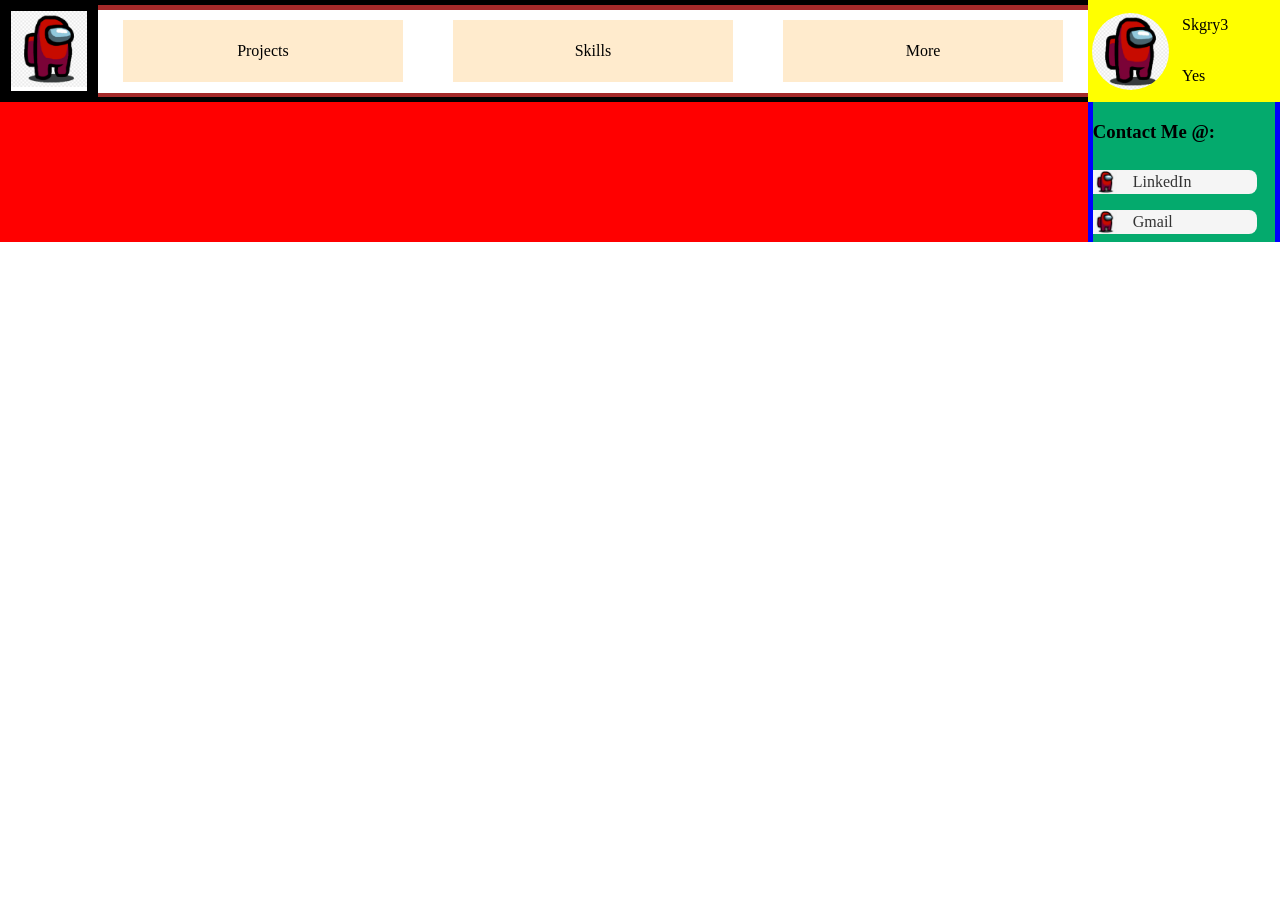
==== aboutMe.html @ 21c4b425 "daw" ====
<!DOCTYPE html>

<html lang="en">

<head>
    <meta charset="UTF-8">
    <meta name="viewport" content="width=device-width, initial-scale=1.0">

    <!-- the website title -->
    <title>About Me</title>

    <!-- changing of website icon -->
    <link rel="icon" type="image/x-icon" href="img/logo_.png">

    <!-- link to external css file under css folder -->
    <link rel="stylesheet" href="./css/style.css">

    <!-- link to external js file under js folder -->
    <script src="./js/main.js" defer></script>

</head>


<body class="subPage aboutMePage">
    <a href="./aboutMe.html" class="Profile"">
    
            <img src=" ./images/red.png" alt="pfp" class="pfp">

        <p class="name">Skgry3</p>
        <p class="about">Yes</p>

    </a>

    <!-- Header -->
    <header>
        <section class="home">
            <a href="./index.html">
                <img src="./images/red.png" alt="">
            </a>
        </section>
        <section class="HeaderTabsContainer">
            <ul>
                <a href="" class="HeaderTab">
                    <li>
                        <p>
                            Projects
                        </p>
                    </li>
                </a>
                <a href="" class="HeaderTab">
                    <li>
                        <p>
                            Skills
                        </p>
                    </li>
                </a>
                <a href="" class="HeaderTab">
                    <li>
                        <p>
                            More
                        </p>
                    </li>
                </a>
            </ul>
        </section>
    </header>

    <!-- content -->
    <main>

    </main>

    <aside>
        <section class="contactMe">
            <h1>Contact Me @: </h1>

            <!-- <a href="https://discord.com" target="_blank" rel="noopener noreferrer">
                <img src="/images/red.png" alt="Discord logo">
                <p>Discord</p>
            </a> -->

            <a href="https://www.linkedin.com/in/joel-chew-1ab3a2368" target="_blank" rel="noopener noreferrer">
                <img src="./images/red.png" alt="LinkedIn logo">
                <p>LinkedIn</p>
            </a>

            <a href="mailto:joelskgry@gmail.com" target="_blank" rel="noopener noreferrer">
                <img src="./images/red.png" alt="Gmail logo">
                <p>Gmail</p>
            </a>
        </section>
    </aside>

    <!-- Footer -->
    <footer>
    </footer>

</body>

</html>
---- css/style.css ----
body {
    display: grid;

    grid-template-columns: 1fr auto;
    grid-template-rows: 1fr auto;

    grid-template-areas:
        "header profile"
        "main side";

    margin: 0;
}

header {

    grid-area: header;

    background-color: black;
    max-height: 20vh;

    min-height: 10vh;

    display: flex;

    align-items: center;

}

.Profile {

    grid-area: profile;

    max-height: 20vh;
    max-width: 20vw;

    min-height: 10vh;
    min-width: 15vw;

    display: grid;

    grid-template-columns: 40% 60%;
    grid-template-rows: 50% 50%;

    grid-template-areas:
        "img name"
        "img about"
    ;

    background-color: yellow;

    color: black;
    text-decoration: none;

}

.Profile img {

    max-height: 100%;
    max-width: 100%;

    grid-area: img;

    margin: auto 5%;
    align-items: center;

    border-radius: 50%;
}

.Profile p {
    max-height: 100%;
    max-width: 100%;

    padding: 0% 15%;
    align-items: center;
}

.Profile .name {
    grid-area: name;
}

.Profile .about {
    grid-area: about;
}

.home {
    max-width: 7%;

    min-width: 5%;

    aspect-ratio: 1 /1;

    background-color: white;

    margin: 1%;
}

.home img {
    width: 100%;
    height: 100%;

    object-fit: cover;
}

.HeaderTabsContainer {
    flex: 1;

    height: 90%;
    display: flex;

    align-items: center;

    background-color: brown;
}

.HeaderTabsContainer>ul {

    flex: 1;

    height: 90%;

    display: flex;
    flex-direction: row;

    justify-content: space-around;
    align-items: center;

    margin: 0%;
    padding: 0%;

    background-color: white;

    list-style: none;
    list-style-position: outside;
}

.HeaderTab {
    flex: 1;

    height: 75%;
    margin: 0% 2.5%;

    background-color: blanchedalmond;

    display: flex;
    justify-content: center;
    align-items: center;

    color: black;
    text-decoration: none;

}

.HeaderTab:hover {
    list-style: circle;
}

.HeaderTab.active-tab{
    list-style: disc;
}

.HeaderTab li {
    flex: 1;
    text-align: center;
}

main {
    grid-area: main;

    background-color: red;

    width: 100%;
}

.projectSelection{
    display: flex;
    flex-direction: row;
}

.sidebar{
    flex:1;
    background-color: #04AA6D;
}


.projectSummery{
    flex:5;
}
.summary-content {

    min-height: 80vh;
    display: flex;
    flex-direction: column;
    animation: fadeIn 0.3s ease-in-out; /* Smooth pop-in effect */
}

.summary-image {
    width: 100%;
    max-height: 250px;
    object-fit: cover;
    border: 1px solid #3a3f42;
    margin-bottom: 20px;
}

.summary-title {
    font-family: 'Cinzel', serif;
    color: #dfb35c; /* Gold highlight */
    font-size: 2rem;
    margin: 0 0 10px 0;
}

.summary-divider {
    border: none;
    height: 1px;
    background-color: #3a3f42;
    margin-bottom: 15px;
}

.summary-description {
    font-size: 1.1rem;
    line-height: 1.6;
    color: #a2aeb5;
}
.active-project {
    border-color: #dfb35c !important;
    background-color: #22272a !important;
}

@keyframes fadeIn {
    from { opacity: 0; transform: translateY(5px); }
    to { opacity: 1; transform: translateY(0); }
}

.projectContainer {
    margin: 1%;

    flex:9;

    width: 98%;

    display: grid;
    grid-template-columns: repeat(4, 1fr);

    gap: 1%;

    background-color: yellow;
}

.project {

    width: 100%;
    aspect-ratio: 1/1;

    background: wheat;

    border: 2px solid #3a3f42;
    border-left: 6px solid #b43c3c;

    align-self: center;

    display: flex;
    flex-direction: column;
    align-items: center;
    justify-content: center;
    box-sizing: border-box;
}

.project img {
    width: 90%;
    height: 90%;
    object-fit: cover;
}

.project:hover {
    border-color: #dfb35c;
    transform: translateX(4px);
    box-shadow: 0 10px 30px rgba(223, 179, 92, 0.15);
}

.featuredProjectsContainer {
    margin-left: 35%;
    margin-top: 1%;

    max-height: 60vh;
    max-width: 50vw;

    min-height: 50vh;
    min-width: 40vw;

    display: flex;
    flex-direction: column;

}

.featuredProjectsContainer>h1 {
    margin: 1% 0%;
}

.ScrollPanel {
    overflow-y: auto;
    overflow-x: hidden;

    flex: 1;
    scroll-behavior: smooth;
    scroll-snap-type: y mandatory;

    display: grid;
    grid-auto-rows: 100%;

}

.featuredProjects {

    scroll-snap-align: start;

    height: 100%;
    width: 100%;

    display: grid;

    grid-template-columns: 60% 20% 20%;
    grid-template-rows: 10% 80% 10%;

    grid-template-areas:
        "img title title"
        "img text text"
        "img link link";

    background-color: yellow;

}

.featuredProjects img {

    grid-area: img;

    height: 100%;
    width: 100%;
    object-fit: cover;

    padding: 10px;
    box-sizing: border-box;

}

.featuredProjects h1 {

    grid-area: title;
    padding: 0% 10%;

    display: flex;
    align-items: center;
    margin: 0;

}

.featuredProjects>p {
    grid-area: text;
    padding: 0% 10%;

    display: flex;
    align-items: center;
    margin: 0;

}

.featuredProjects>button {
    grid-area: link;

    justify-self: center;
    width: 80%;
    height: 80%;
}

.featuredProjects>button>p {
    margin: 0;
}

aside {
    grid-area: side;

    max-width: 20vw;

    min-width: 15vw;

    background-color: blue;
}

.contactMe {
    width: 95%;
    margin: auto;
    background-color: #04AA6D;

    display: flex;
    flex-direction: column;
}

.contactMe a {
    width: 90%;
    max-width: 90%;

    display: flex;
    flex-direction: row;
    align-items: center;


    margin: 8px 0;
    text-decoration: none;
    color: #333;
    background-color: #f5f5f5;
    border-radius: 8px;
    transition: background-color 0.2s ease;
}

/* Hover state to make it interactive */
.contactMe a:hover {
    background-color: #e0e0e0;
}

.contactMe a img {
    width: 24px;
    height: 24px;
    object-fit: contain;

    margin-right: 16px;


    flex-shrink: 0;
}

.contactMe a p {
    flex: 1;
    margin: 0;

    font-size: 1rem;
    font-weight: 500;
    text-align: left;
}

.button {

    display: inline-block;

    padding: 15px 25px;

    font-size: 24px;

    cursor: pointer;
    text-align: center;
    text-decoration: none;
    color: #fff;
    background-color: #04AA6D;
    border: none;
    border-radius: 15px;
    box-shadow: 0 9px #999;
}

.button:active {
    box-shadow: 0 5px #666;
    transform: translateY(4px);
}
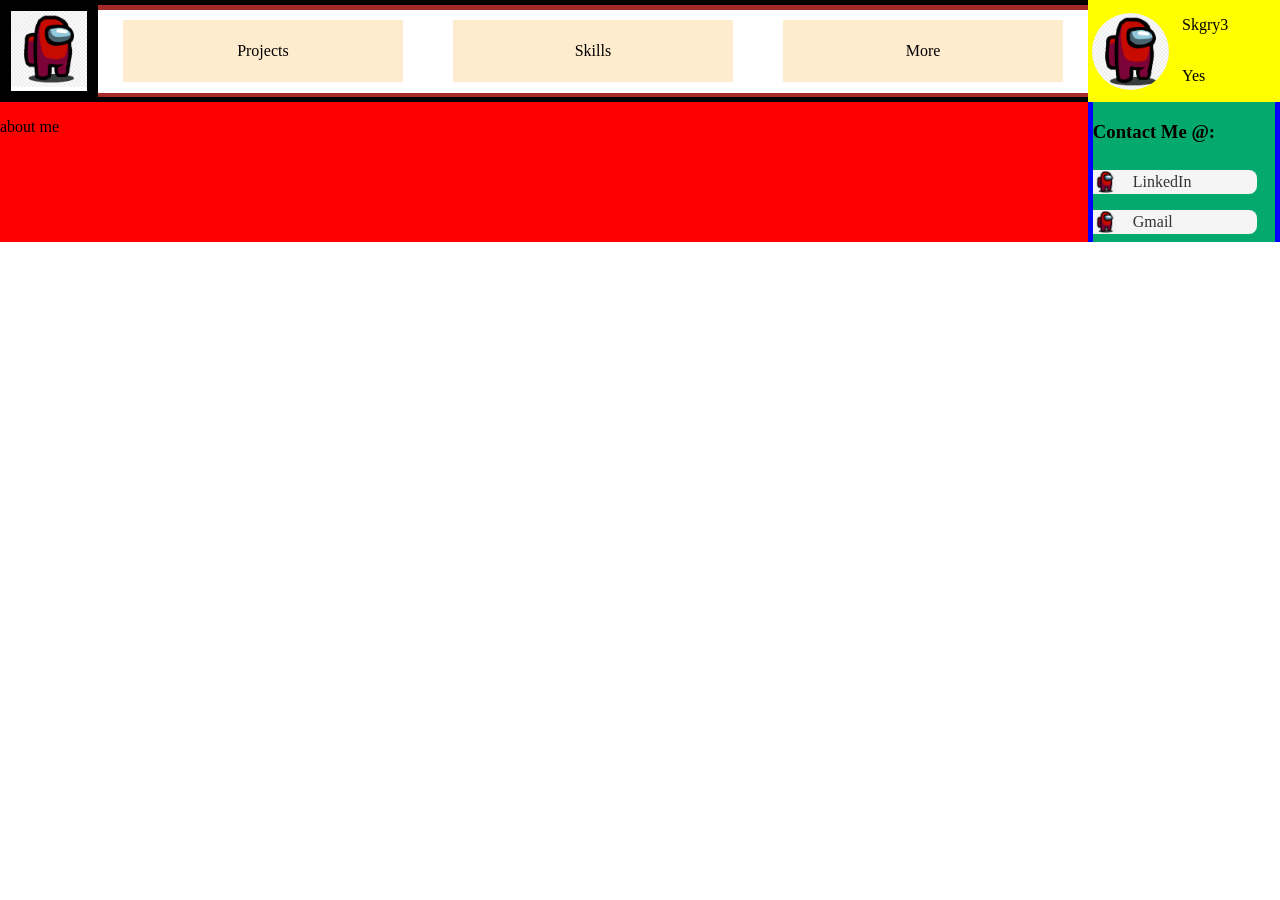
==== commit 8c8dd6b1: "awsfca fewqeagAWEGARGA" ====
--- a/aboutMe.html
+++ b/aboutMe.html
@@ -40,14 +40,14 @@
         </section>
         <section class="HeaderTabsContainer">
             <ul>
-                <a href="" class="HeaderTab">
+                <a href="./projects.html" class="HeaderTab">
                     <li>
                         <p>
                             Projects
                         </p>
                     </li>
                 </a>
-                <a href="" class="HeaderTab">
+                <a href="./skills.html" class="HeaderTab">
                     <li>
                         <p>
                             Skills
@@ -67,7 +67,9 @@
 
     <!-- content -->
     <main>
-
+        <p>
+            about me
+        </p>
     </main>
 
     <aside>
--- a/css/style.css
+++ b/css/style.css
@@ -184,8 +184,12 @@
 
 .projectSummery{
     flex:5;
+    background-color:black;
+    margin: 1% 1%;
 }
 .summary-content {
+
+    padding: 1% 5%;
 
     min-height: 80vh;
     display: flex;
@@ -195,10 +199,9 @@
 
 .summary-image {
     width: 100%;
-    max-height: 250px;
-    object-fit: cover;
-    border: 1px solid #3a3f42;
-    margin-bottom: 20px;
+    max-height: 25%;
+    object-fit: contain;
+    margin: 5% 0;
 }
 
 .summary-title {
@@ -265,6 +268,7 @@
 }
 
 .project img {
+    margin-top: 5%;
     width: 90%;
     height: 90%;
     object-fit: cover;
@@ -277,8 +281,7 @@
 }
 
 .featuredProjectsContainer {
-    margin-left: 35%;
-    margin-top: 1%;
+    margin: 1% 0 1% 35%;
 
     max-height: 60vh;
     max-width: 50vw;
@@ -318,7 +321,7 @@
     display: grid;
 
     grid-template-columns: 60% 20% 20%;
-    grid-template-rows: 10% 80% 10%;
+    grid-template-rows: 10% 75% 15%;
 
     grid-template-areas:
         "img title title"
@@ -329,7 +332,7 @@
 
 }
 
-.featuredProjects img {
+.featuredProjects>video {
 
     grid-area: img;
 
@@ -337,19 +340,34 @@
     width: 100%;
     object-fit: cover;
 
-    padding: 10px;
+    padding: 5%;
     box-sizing: border-box;
 
 }
 
+.featuredProjects>img {
+
+    grid-area: img;
+
+    height: 100%;
+    width: 100%;
+    object-fit: cover;
+
+    padding: 5%;
+    box-sizing: border-box;
+
+}
+
 .featuredProjects h1 {
 
     grid-area: title;
-    padding: 0% 10%;
+    padding: 0 10%;
 
     display: flex;
     align-items: center;
     margin: 0;
+
+    font-size: 150%;
 
 }
 
@@ -363,7 +381,7 @@
 
 }
 
-.featuredProjects>button {
+.featuredProjects a {
     grid-area: link;
 
     justify-self: center;
@@ -371,7 +389,7 @@
     height: 80%;
 }
 
-.featuredProjects>button>p {
+.featuredProjects>a>p {
     margin: 0;
 }
 
@@ -411,7 +429,6 @@
     transition: background-color 0.2s ease;
 }
 
-/* Hover state to make it interactive */
 .contactMe a:hover {
     background-color: #e0e0e0;
 }
@@ -436,15 +453,56 @@
     text-align: left;
 }
 
+.projectDetails
+{
+    display: flex;
+    flex-direction: column;
+
+    align-items: center;
+    padding: 1% 1%;
+    gap: 1%;
+}
+
+.coreFeatures{
+
+    max-width: 100%;
+    
+    display: flex;
+    flex-direction: column;
+}
+
+.card{
+    display: flex;
+    flex-direction: row;
+
+    background-color:#04AA6D;
+    padding: 1% 1%;
+}
+.card img{
+    width: 40%;
+}
+.card article
+{
+    width: 60%;
+}
+
+.projectDetails .title{
+    display: flex;
+    flex-direction: row;
+
+    margin-left: 5%;
+}
+
 .button {
 
     display: inline-block;
 
-    padding: 15px 25px;
-
     font-size: 24px;
 
     cursor: pointer;
+
+    align-content: center;
+
     text-align: center;
     text-decoration: none;
     color: #fff;
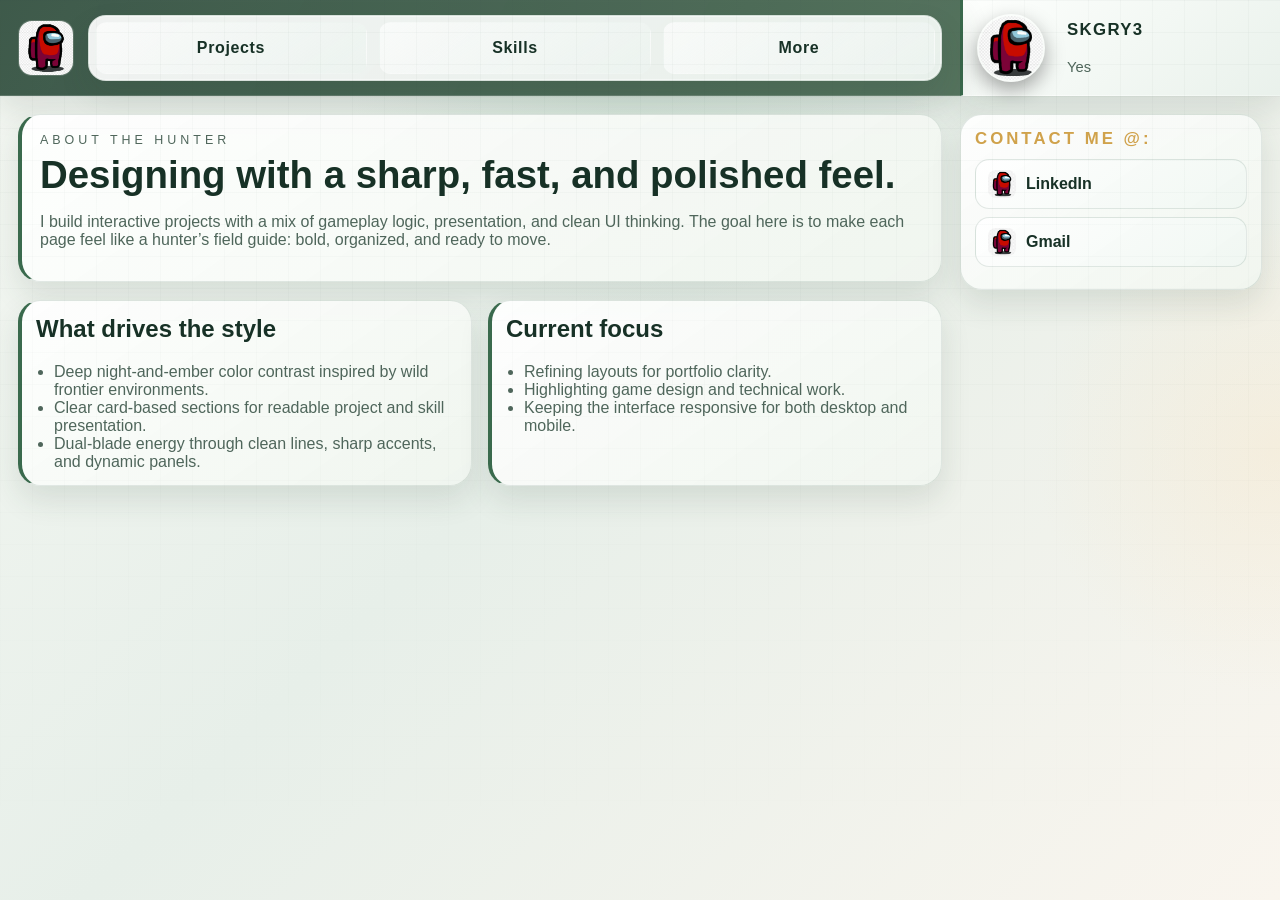
==== commit b24ebb84: "improments" ====
--- a/aboutMe.html
+++ b/aboutMe.html
@@ -67,9 +67,31 @@
 
     <!-- content -->
     <main>
-        <p>
-            about me
-        </p>
+        <section class="hero-card">
+            <p class="eyebrow">About the Hunter</p>
+            <h1>Designing with a sharp, fast, and polished feel.</h1>
+            <p>I build interactive projects with a mix of gameplay logic, presentation, and clean UI thinking. The goal here is to make each page feel like a hunter’s field guide: bold, organized, and ready to move.</p>
+        </section>
+
+        <section class="about-grid">
+            <article class="about-card">
+                <h2>What drives the style</h2>
+                <ul>
+                    <li>Deep night-and-ember color contrast inspired by wild frontier environments.</li>
+                    <li>Clear card-based sections for readable project and skill presentation.</li>
+                    <li>Dual-blade energy through clean lines, sharp accents, and dynamic panels.</li>
+                </ul>
+            </article>
+
+            <article class="about-card">
+                <h2>Current focus</h2>
+                <ul>
+                    <li>Refining layouts for portfolio clarity.</li>
+                    <li>Highlighting game design and technical work.</li>
+                    <li>Keeping the interface responsive for both desktop and mobile.</li>
+                </ul>
+            </article>
+        </section>
     </main>
 
     <aside>
--- a/css/style.css
+++ b/css/style.css
@@ -1,518 +1,449 @@
+:root {
+    --bg: #edf3ee;
+    --panel: linear-gradient(145deg, rgba(255, 255, 255, 0.92), rgba(240, 245, 239, 0.96));
+    --panel-soft: rgba(247, 251, 247, 0.92);
+    --line: rgba(78, 112, 92, 0.16);
+    --text: #173126;
+    --muted: #4f665b;
+    --gold: #d0a24b;
+    --ember: #d7774b;
+    --blade: #5c9a83;
+    --forest: #3a6a4d;
+    --shadow: 0 14px 30px rgba(39, 62, 50, 0.12);
+}
+
+* { box-sizing: border-box; }
+
+html, body { min-height: 100%; }
+
 body {
+    margin: 0;
+    min-height: 100vh;
     display: grid;
-
-    grid-template-columns: 1fr auto;
-    grid-template-rows: 1fr auto;
-
+    grid-template-columns: minmax(0, 1fr) 320px;
+    grid-template-rows: auto 1fr;
     grid-template-areas:
         "header profile"
         "main side";
-
-    margin: 0;
+    font-family: "Segoe UI", Arial, sans-serif;
+    color: var(--text);
+    background:
+        radial-gradient(circle at top, rgba(191, 221, 202, 0.45), transparent 28%),
+        radial-gradient(circle at right, rgba(250, 223, 180, 0.26), transparent 18%),
+        linear-gradient(135deg, #f4f7f2 0%, #e7efe9 45%, #f9f5ee 100%);
+}
+
+body::before {
+    content: "";
+    position: fixed;
+    inset: 0;
+    background-image:
+        linear-gradient(rgba(68, 95, 79, 0.04) 1px, transparent 1px),
+        linear-gradient(90deg, rgba(68, 95, 79, 0.04) 1px, transparent 1px);
+    background-size: 32px 32px;
+    mask-image: linear-gradient(to bottom, rgba(0,0,0,0.85), transparent 95%);
+    pointer-events: none;
 }
 
 header {
-
     grid-area: header;
-
-    background-color: black;
-    max-height: 20vh;
-
-    min-height: 10vh;
-
-    display: flex;
-
-    align-items: center;
-
+    display: flex;
+    align-items: center;
+    min-height: 96px;
+    padding: 12px 18px;
+    background: linear-gradient(120deg, rgba(54, 83, 68, 0.96), rgba(82, 112, 91, 0.98));
+    border-bottom: 1px solid rgba(255, 255, 255, 0.16);
+    box-shadow: var(--shadow);
 }
 
 .Profile {
-
     grid-area: profile;
-
-    max-height: 20vh;
-    max-width: 20vw;
-
-    min-height: 10vh;
-    min-width: 15vw;
-
     display: grid;
-
-    grid-template-columns: 40% 60%;
-    grid-template-rows: 50% 50%;
-
+    grid-template-columns: 78px 1fr;
+    grid-template-rows: auto auto;
     grid-template-areas:
         "img name"
-        "img about"
-    ;
-
-    background-color: yellow;
-
-    color: black;
+        "img about";
+    gap: 0 12px;
+    align-items: center;
+    min-height: 96px;
+    padding: 10px 14px;
     text-decoration: none;
-
-}
+    color: var(--text);
+    background: linear-gradient(140deg, rgba(253, 255, 253, 0.98), rgba(233, 241, 235, 0.98));
+    border-left: 3px solid var(--forest);
+    border-bottom: 1px solid rgba(255, 255, 255, 0.08);
+    box-shadow: var(--shadow);
+    transition: transform 0.2s ease, border-color 0.2s ease;
+}
+
+.Profile:hover { transform: translateY(-1px); border-color: var(--ember); }
 
 .Profile img {
-
-    max-height: 100%;
-    max-width: 100%;
-
     grid-area: img;
-
-    margin: auto 5%;
-    align-items: center;
-
+    width: 68px;
+    height: 68px;
     border-radius: 50%;
-}
-
-.Profile p {
-    max-height: 100%;
-    max-width: 100%;
-
-    padding: 0% 15%;
-    align-items: center;
-}
-
-.Profile .name {
-    grid-area: name;
-}
-
-.Profile .about {
-    grid-area: about;
-}
-
-.home {
-    max-width: 7%;
-
-    min-width: 5%;
-
-    aspect-ratio: 1 /1;
-
-    background-color: white;
-
-    margin: 1%;
-}
-
-.home img {
+    object-fit: cover;
+    border: 2px solid rgba(255, 255, 255, 0.18);
+    box-shadow: 0 8px 20px rgba(0, 0, 0, 0.35);
+}
+
+.Profile p { margin: 0; padding: 0; }
+.Profile .name { grid-area: name; font-size: 1.05rem; font-weight: 700; letter-spacing: 0.08em; text-transform: uppercase; }
+.Profile .about { grid-area: about; color: var(--muted); font-size: 0.92rem; }
+
+.home { width: 56px; aspect-ratio: 1 / 1; border-radius: 14px; overflow: hidden; border: 1px solid rgba(255,255,255,0.12); background: rgba(255,255,255,0.04); margin-right: 14px; flex-shrink: 0; }
+.home img { width: 100%; height: 100%; object-fit: cover; }
+
+.HeaderTabsContainer { flex: 1; display: flex; align-items: center; }
+.HeaderTabsContainer > ul {
+    flex: 1;
+    display: flex;
+    align-items: center;
+    gap: 12px;
+    margin: 0;
+    padding: 6px;
+    list-style: none;
+    border-radius: 18px;
+    background: linear-gradient(135deg, rgba(255, 255, 255, 0.92), rgba(236, 243, 238, 0.98));
+    border: 1px solid rgba(78, 112, 92, 0.14);
+    box-shadow: inset 0 0 0 1px rgba(255,255,255,0.4), var(--shadow);
+}
+
+.HeaderTab {
+    flex: 1;
+    display: flex;
+    justify-content: center;
+    align-items: center;
+    min-height: 44px;
+    border-radius: 12px;
+    color: var(--text);
+    text-decoration: none;
+    font-weight: 600;
+    letter-spacing: 0.04em;
+    border: 1px solid transparent;
+    background: linear-gradient(145deg, rgba(255,255,255,0.65), rgba(236, 243, 239, 0.95));
+    transition: transform 0.2s ease, border-color 0.2s ease, background 0.2s ease;
+}
+
+.HeaderTab:hover,
+.HeaderTab.active-tab {
+    border-color: rgba(92, 154, 131, 0.45);
+    background: linear-gradient(145deg, rgba(230, 243, 233, 0.98), rgba(251, 247, 239, 0.98));
+    transform: translateY(-1px);
+    box-shadow: 0 10px 20px rgba(58, 90, 72, 0.12);
+}
+
+.HeaderTab li { list-style: none; }
+
+main {
+    grid-area: main;
+    width: 100%;
+    padding: 18px 18px 32px;
+    background: transparent;
+}
+
+aside {
+    grid-area: side;
+    padding: 18px 18px 32px 0;
+    background: transparent;
+}
+
+.panel,
+.featuredProjectsContainer,
+.projectSummery,
+.contactMe,
+.project,
+.hero-card,
+.about-card,
+.skill-card {
+    background: var(--panel);
+    border: 1px solid var(--line);
+    border-radius: 22px;
+    box-shadow: var(--shadow);
+}
+
+.hero-card {
+    margin: 0 auto 18px auto;
+    max-width: 1100px;
+    padding: 18px 18px 16px;
+    border-left: 4px solid var(--forest);
+}
+
+.eyebrow {
+    margin: 0 0 6px;
+    text-transform: uppercase;
+    letter-spacing: 0.32em;
+    font-size: 0.78rem;
+    color: var(--blade);
+}
+
+.hero-card h1,
+.about-card h1,
+.projectSummery h2,
+.summary-title,
+.featuredProjectsContainer > h1 {
+    margin: 0 0 10px;
+    color: var(--text);
+    text-shadow: none;
+}
+
+.hero-card h1 {
+    font-size: clamp(1.8rem, 3vw, 2.6rem);
+    line-height: 1.15;
+}
+
+.hero-card p,
+.about-card p,
+.skill-card p,
+.summary-description {
+    color: var(--muted);
+}
+
+.chip-row {
+    display: flex;
+    flex-wrap: wrap;
+    gap: 10px;
+    margin-top: 12px;
+}
+
+.chip {
+    padding: 8px 10px;
+    border-radius: 999px;
+    border: 1px solid rgba(78, 112, 92, 0.18);
+    background: linear-gradient(135deg, rgba(255,255,255,0.96), rgba(236, 243, 238, 0.96));
+    color: var(--text);
+    font-size: 0.92rem;
+}
+
+.featuredProjectsContainer {
+    max-width: 1100px;
+    margin: 0 auto;
+    padding: 16px;
+    border-left: 4px solid var(--blade);
+}
+
+.featuredProjectsContainer > h1 { font-size: 1.4rem; }
+
+.ScrollPanel {
+    display: flex;
+    flex-direction: column;
+    gap: 14px;
+    max-height: 72vh;
+    min-height: 0;
+    overflow-y: auto;
+    padding-right: 4px;
+    scroll-behavior: smooth;
+    scroll-snap-type: y mandatory;
+    scroll-padding: 10px;
+    overscroll-behavior-y: contain;
+    scrollbar-width: thin;
+    scrollbar-color: rgba(78, 112, 92, 0.35) transparent;
+}
+
+.ScrollPanel::-webkit-scrollbar { width: 8px; }
+.ScrollPanel::-webkit-scrollbar-thumb {
+    background: linear-gradient(180deg, rgba(78, 112, 92, 0.45), rgba(92, 154, 131, 0.35));
+    border-radius: 999px;
+}
+
+.featuredProjects {
+    display: grid;
+    grid-template-columns: 1.05fr 1fr;
+    grid-template-rows: 72px 1fr auto;
+    grid-template-areas:
+        "img title"
+        "img text"
+        "img link";
+    gap: 0 16px;
+    min-height: 280px;
+    padding: 12px;
+    border-radius: 18px;
+    scroll-snap-align: start;
+    scroll-snap-stop: always;
+    background: linear-gradient(145deg, rgba(255, 255, 255, 0.96), rgba(235, 241, 236, 0.97));
+    border: 1px solid rgba(78, 112, 92, 0.16);
+    box-shadow: var(--shadow);
+    transition: transform 0.18s ease, box-shadow 0.18s ease, border-color 0.18s ease;
+}
+
+.featuredProjects:hover {
+    transform: translateY(-2px);
+    border-color: rgba(92, 154, 131, 0.45);
+    box-shadow: 0 18px 30px rgba(39, 62, 50, 0.14);
+}
+
+.featuredProjects > video,
+.featuredProjects > img {
+    grid-area: img;
     width: 100%;
     height: 100%;
-
+    min-height: 240px;
     object-fit: cover;
-}
-
-.HeaderTabsContainer {
-    flex: 1;
-
-    height: 90%;
-    display: flex;
-
-    align-items: center;
-
-    background-color: brown;
-}
-
-.HeaderTabsContainer>ul {
-
-    flex: 1;
-
-    height: 90%;
-
-    display: flex;
-    flex-direction: row;
-
-    justify-content: space-around;
-    align-items: center;
-
-    margin: 0%;
-    padding: 0%;
-
-    background-color: white;
-
-    list-style: none;
-    list-style-position: outside;
-}
-
-.HeaderTab {
-    flex: 1;
-
-    height: 75%;
-    margin: 0% 2.5%;
-
-    background-color: blanchedalmond;
-
-    display: flex;
-    justify-content: center;
-    align-items: center;
-
-    color: black;
-    text-decoration: none;
-
-}
-
-.HeaderTab:hover {
-    list-style: circle;
-}
-
-.HeaderTab.active-tab{
-    list-style: disc;
-}
-
-.HeaderTab li {
-    flex: 1;
-    text-align: center;
-}
-
-main {
-    grid-area: main;
-
-    background-color: red;
-
-    width: 100%;
-}
-
-.projectSelection{
-    display: flex;
-    flex-direction: row;
-}
-
-.sidebar{
-    flex:1;
-    background-color: #04AA6D;
-}
-
-
-.projectSummery{
-    flex:5;
-    background-color:black;
-    margin: 1% 1%;
-}
-.summary-content {
-
-    padding: 1% 5%;
-
-    min-height: 80vh;
-    display: flex;
-    flex-direction: column;
-    animation: fadeIn 0.3s ease-in-out; /* Smooth pop-in effect */
-}
-
-.summary-image {
-    width: 100%;
-    max-height: 25%;
-    object-fit: contain;
-    margin: 5% 0;
-}
-
-.summary-title {
-    font-family: 'Cinzel', serif;
-    color: #dfb35c; /* Gold highlight */
-    font-size: 2rem;
-    margin: 0 0 10px 0;
-}
-
-.summary-divider {
-    border: none;
-    height: 1px;
-    background-color: #3a3f42;
-    margin-bottom: 15px;
-}
-
-.summary-description {
-    font-size: 1.1rem;
-    line-height: 1.6;
-    color: #a2aeb5;
-}
-.active-project {
-    border-color: #dfb35c !important;
-    background-color: #22272a !important;
-}
-
-@keyframes fadeIn {
-    from { opacity: 0; transform: translateY(5px); }
-    to { opacity: 1; transform: translateY(0); }
-}
-
-.projectContainer {
-    margin: 1%;
-
-    flex:9;
-
-    width: 98%;
-
-    display: grid;
-    grid-template-columns: repeat(4, 1fr);
-
-    gap: 1%;
-
-    background-color: yellow;
-}
-
-.project {
-
-    width: 100%;
-    aspect-ratio: 1/1;
-
-    background: wheat;
-
-    border: 2px solid #3a3f42;
-    border-left: 6px solid #b43c3c;
-
-    align-self: center;
-
-    display: flex;
-    flex-direction: column;
-    align-items: center;
-    justify-content: center;
-    box-sizing: border-box;
-}
-
-.project img {
-    margin-top: 5%;
-    width: 90%;
-    height: 90%;
-    object-fit: cover;
-}
-
-.project:hover {
-    border-color: #dfb35c;
-    transform: translateX(4px);
-    box-shadow: 0 10px 30px rgba(223, 179, 92, 0.15);
-}
-
-.featuredProjectsContainer {
-    margin: 1% 0 1% 35%;
-
-    max-height: 60vh;
-    max-width: 50vw;
-
-    min-height: 50vh;
-    min-width: 40vw;
-
-    display: flex;
-    flex-direction: column;
-
-}
-
-.featuredProjectsContainer>h1 {
-    margin: 1% 0%;
-}
-
-.ScrollPanel {
-    overflow-y: auto;
-    overflow-x: hidden;
-
-    flex: 1;
-    scroll-behavior: smooth;
-    scroll-snap-type: y mandatory;
-
-    display: grid;
-    grid-auto-rows: 100%;
-
-}
-
-.featuredProjects {
-
-    scroll-snap-align: start;
-
-    height: 100%;
-    width: 100%;
-
-    display: grid;
-
-    grid-template-columns: 60% 20% 20%;
-    grid-template-rows: 10% 75% 15%;
-
-    grid-template-areas:
-        "img title title"
-        "img text text"
-        "img link link";
-
-    background-color: yellow;
-
-}
-
-.featuredProjects>video {
-
-    grid-area: img;
-
-    height: 100%;
-    width: 100%;
-    object-fit: cover;
-
-    padding: 5%;
-    box-sizing: border-box;
-
-}
-
-.featuredProjects>img {
-
-    grid-area: img;
-
-    height: 100%;
-    width: 100%;
-    object-fit: cover;
-
-    padding: 5%;
-    box-sizing: border-box;
-
+    border-radius: 16px;
+    border: 1px solid rgba(255,255,255,0.08);
 }
 
 .featuredProjects h1 {
-
     grid-area: title;
-    padding: 0 10%;
-
-    display: flex;
-    align-items: center;
     margin: 0;
-
-    font-size: 150%;
-
-}
-
-.featuredProjects>p {
+    font-size: 1.15rem;
+    color: var(--text);
+}
+
+.featuredProjects > p {
     grid-area: text;
-    padding: 0% 10%;
-
-    display: flex;
-    align-items: center;
     margin: 0;
-
+    color: var(--muted);
+    line-height: 1.45;
 }
 
 .featuredProjects a {
     grid-area: link;
-
-    justify-self: center;
-    width: 80%;
-    height: 80%;
-}
-
-.featuredProjects>a>p {
-    margin: 0;
-}
-
-aside {
-    grid-area: side;
-
-    max-width: 20vw;
-
-    min-width: 15vw;
-
-    background-color: blue;
+    align-self: end;
+    justify-self: start;
+    width: fit-content;
 }
 
 .contactMe {
-    width: 95%;
-    margin: auto;
-    background-color: #04AA6D;
-
+    width: 100%;
+    padding: 14px;
+}
+
+.contactMe h1 {
+    margin: 0 0 10px;
+    font-size: 1.05rem;
+    text-transform: uppercase;
+    letter-spacing: 0.18em;
+    color: var(--gold);
+}
+
+.contactMe a {
+    display: flex;
+    align-items: center;
+    gap: 10px;
+    margin: 8px 0;
+    padding: 10px 12px;
+    border-radius: 14px;
+    border: 1px solid rgba(78, 112, 92, 0.16);
+    background: linear-gradient(145deg, rgba(255,255,255,0.97), rgba(240, 247, 242, 0.98));
+    color: var(--text);
+    text-decoration: none;
+    transition: transform 0.2s ease, border-color 0.2s ease;
+}
+
+.contactMe a:hover { transform: translateX(2px); border-color: rgba(58, 109, 87, 0.45); }
+.contactMe a img { width: 28px; height: 28px; object-fit: contain; border-radius: 8px; }
+.contactMe a p { margin: 0; font-weight: 600; }
+
+.projectSelection { display: flex; gap: 16px; align-items: stretch; }
+.sidebar { flex: 0 0 0; }
+.projectSummery {
+    flex: 1;
+    min-height: 72vh;
+    padding: 16px;
+    border-left: 4px solid var(--blade);
+}
+.summary-content { display: flex; flex-direction: column; gap: 12px; animation: fadeIn 0.25s ease; }
+.summary-image { width: 100%; max-height: 240px; object-fit: cover; border-radius: 16px; border: 1px solid rgba(78, 112, 92, 0.16); }
+.summary-title { font-size: 1.5rem; color: var(--forest); }
+.summary-divider { border: 0; height: 1px; background: linear-gradient(90deg, transparent, rgba(78, 112, 92, 0.25), transparent); }
+.active-project { border-color: var(--forest) !important; background: linear-gradient(145deg, rgba(255, 255, 255, 0.98), rgba(238, 245, 240, 0.98)) !important; }
+
+.projectContainer {
+    flex: 2;
+    display: grid;
+    grid-template-columns: repeat(auto-fit, minmax(220px, 1fr));
+    gap: 14px;
+    padding: 6px;
+    align-content: start;
+}
+
+.project {
     display: flex;
     flex-direction: column;
-}
-
-.contactMe a {
-    width: 90%;
-    max-width: 90%;
-
-    display: flex;
-    flex-direction: row;
-    align-items: center;
-
-
-    margin: 8px 0;
+    justify-content: space-between;
+    gap: 8px;
+    min-height: 220px;
+    padding: 10px;
+    border-radius: 18px;
+    border: 1px solid rgba(255,255,255,0.1);
+    background: linear-gradient(145deg, rgba(255, 255, 255, 0.98), rgba(240, 247, 242, 0.98));
+    transition: transform 0.18s ease, border-color 0.18s ease, box-shadow 0.18s ease;
+}
+
+.project img { width: 100%; height: 130px; object-fit: cover; border-radius: 12px; border: 1px solid rgba(255,255,255,0.08); }
+.project h1 { margin: 0; font-size: 1rem; color: var(--text); }
+.project:hover { transform: translateY(-2px); border-color: rgba(92, 154, 131, 0.45); box-shadow: 0 16px 30px rgba(39, 62, 50, 0.12); }
+
+.about-grid,
+.skill-grid {
+    display: grid;
+    grid-template-columns: repeat(auto-fit, minmax(280px, 1fr));
+    gap: 16px;
+    max-width: 1100px;
+    margin: 0 auto;
+}
+
+.about-card,
+.skill-card {
+    padding: 14px;
+    border-left: 4px solid var(--forest);
+}
+
+.about-card h2,
+.skill-card h2 { margin-top: 0; color: var(--text); }
+
+.about-card ul { margin: 0; padding-left: 18px; color: var(--muted); }
+
+.skill-card strong { color: var(--gold); }
+
+.projectDetails { display: flex; flex-direction: column; gap: 12px; align-items: stretch; }
+.coreFeatures { display: flex; flex-direction: column; gap: 12px; }
+.card { display: flex; gap: 12px; align-items: center; padding: 10px; border-radius: 14px; background: var(--panel-soft); border: 1px solid rgba(255,255,255,0.08); }
+.card img { width: 40%; min-width: 120px; border-radius: 12px; border: 1px solid rgba(255,255,255,0.08); }
+.card article { width: 60%; color: var(--muted); }
+.card article h3 { color: var(--text); margin-top: 0; }
+
+.button {
+    display: inline-flex;
+    align-items: center;
+    justify-content: center;
+    min-height: 42px;
+    padding: 0 16px;
+    border-radius: 999px;
     text-decoration: none;
-    color: #333;
-    background-color: #f5f5f5;
-    border-radius: 8px;
-    transition: background-color 0.2s ease;
-}
-
-.contactMe a:hover {
-    background-color: #e0e0e0;
-}
-
-.contactMe a img {
-    width: 24px;
-    height: 24px;
-    object-fit: contain;
-
-    margin-right: 16px;
-
-
-    flex-shrink: 0;
-}
-
-.contactMe a p {
-    flex: 1;
-    margin: 0;
-
-    font-size: 1rem;
-    font-weight: 500;
-    text-align: left;
-}
-
-.projectDetails
-{
-    display: flex;
-    flex-direction: column;
-
-    align-items: center;
-    padding: 1% 1%;
-    gap: 1%;
-}
-
-.coreFeatures{
-
-    max-width: 100%;
-    
-    display: flex;
-    flex-direction: column;
-}
-
-.card{
-    display: flex;
-    flex-direction: row;
-
-    background-color:#04AA6D;
-    padding: 1% 1%;
-}
-.card img{
-    width: 40%;
-}
-.card article
-{
-    width: 60%;
-}
-
-.projectDetails .title{
-    display: flex;
-    flex-direction: row;
-
-    margin-left: 5%;
-}
-
-.button {
-
-    display: inline-block;
-
-    font-size: 24px;
-
-    cursor: pointer;
-
-    align-content: center;
-
-    text-align: center;
-    text-decoration: none;
-    color: #fff;
-    background-color: #04AA6D;
-    border: none;
-    border-radius: 15px;
-    box-shadow: 0 9px #999;
-}
-
-.button:active {
-    box-shadow: 0 5px #666;
-    transform: translateY(4px);
+    color: #10141a;
+    font-weight: 700;
+    background: linear-gradient(135deg, #e7c687, #fff7df 55%, #f3b87c);
+    box-shadow: 0 10px 18px rgba(176, 146, 88, 0.18);
+    transition: transform 0.18s ease, box-shadow 0.18s ease;
+}
+
+.button:hover { transform: translateY(-1px); box-shadow: 0 14px 24px rgba(176, 146, 88, 0.22); }
+.button:active { transform: translateY(1px); box-shadow: 0 8px 14px rgba(176, 146, 88, 0.18); }
+
+@keyframes fadeIn { from { opacity: 0; transform: translateY(4px); } to { opacity: 1; transform: translateY(0); } }
+
+@media (max-width: 1100px) {
+    body { grid-template-columns: 1fr; grid-template-areas: "header" "profile" "main" "side"; }
+    aside { padding: 0 18px 24px; }
+}
+
+@media (max-width: 860px) {
+    .featuredProjects { grid-template-columns: 1fr; grid-template-areas: "img" "title" "text" "link"; }
+    .featuredProjects > video,
+    .featuredProjects > img { min-height: 180px; }
+    .projectSelection { flex-direction: column; }
+    .projectSummery { min-height: auto; }
+}
+
+@media (max-width: 640px) {
+    header { flex-direction: column; align-items: stretch; gap: 10px; }
+    .HeaderTabsContainer > ul { flex-wrap: wrap; }
+    .Profile { grid-template-columns: 62px 1fr; }
+    .Profile img { width: 56px; height: 56px; }
+    main, aside { padding-left: 10px; padding-right: 10px; }
+    .hero-card { padding: 14px; }
 }
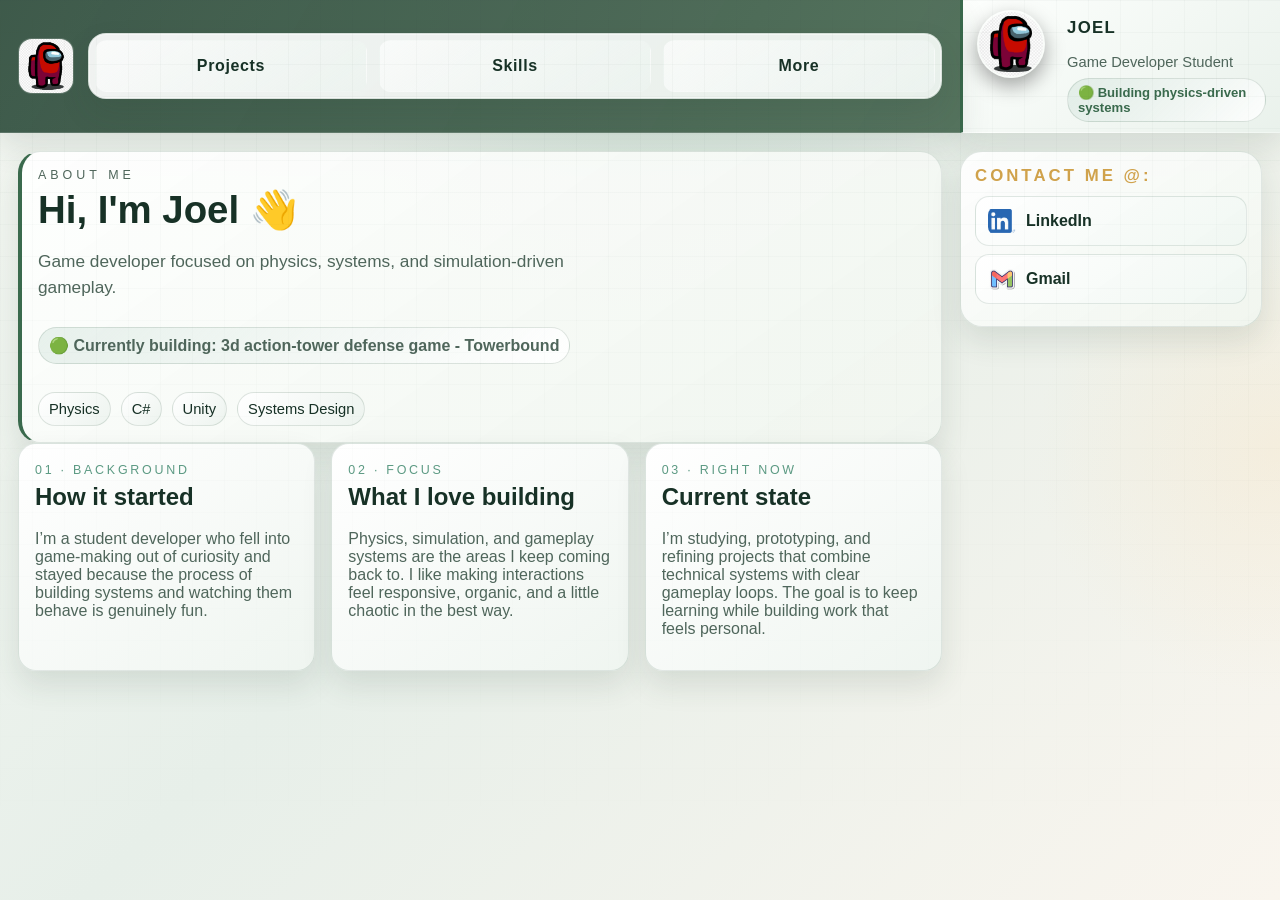
==== commit 08b41566: "more more" ====
--- a/aboutMe.html
+++ b/aboutMe.html
@@ -22,14 +22,12 @@
 
 
 <body class="subPage aboutMePage">
-    <a href="./aboutMe.html" class="Profile"">
-    
-            <img src=" ./images/red.png" alt="pfp" class="pfp">
-
-        <p class="name">Skgry3</p>
-        <p class="about">Yes</p>
-
-    </a>
+    <section class="Profile" aria-label="Profile summary">
+        <img src="./images/red.png" alt="Joel profile picture" class="pfp">
+        <p class="name">Joel</p>
+        <p class="about">Game Developer Student</p>
+        <span class="profile-badge">🟢 Building physics-driven systems</span>
+    </section>
 
     <!-- Header -->
     <header>
@@ -68,28 +66,35 @@
     <!-- content -->
     <main>
         <section class="hero-card">
-            <p class="eyebrow">About the Hunter</p>
-            <h1>Designing with a sharp, fast, and polished feel.</h1>
-            <p>I build interactive projects with a mix of gameplay logic, presentation, and clean UI thinking. The goal here is to make each page feel like a hunter’s field guide: bold, organized, and ready to move.</p>
+            <p class="eyebrow">About Me</p>
+            <h1>Hi, I'm Joel 👋</h1>
+            <p class="subtitle">Game developer focused on physics, systems, and simulation-driven gameplay.</p>
+            <p class="status-pill">🟢 Currently building: 3d action-tower defense game - Towerbound</p>
+            <div class="chip-row">
+                <span class="chip">Physics</span>
+                <span class="chip">C#</span>
+                <span class="chip">Unity</span>
+                <span class="chip">Systems Design</span>
+            </div>
         </section>
 
         <section class="about-grid">
             <article class="about-card">
-                <h2>What drives the style</h2>
-                <ul>
-                    <li>Deep night-and-ember color contrast inspired by wild frontier environments.</li>
-                    <li>Clear card-based sections for readable project and skill presentation.</li>
-                    <li>Dual-blade energy through clean lines, sharp accents, and dynamic panels.</li>
-                </ul>
+                <span class="step">01 · Background</span>
+                <h2>How it started</h2>
+                <p>I’m a student developer who fell into game-making out of curiosity and stayed because the process of building systems and watching them behave is genuinely fun.</p>
             </article>
 
             <article class="about-card">
-                <h2>Current focus</h2>
-                <ul>
-                    <li>Refining layouts for portfolio clarity.</li>
-                    <li>Highlighting game design and technical work.</li>
-                    <li>Keeping the interface responsive for both desktop and mobile.</li>
-                </ul>
+                <span class="step">02 · Focus</span>
+                <h2>What I love building</h2>
+                <p>Physics, simulation, and gameplay systems are the areas I keep coming back to. I like making interactions feel responsive, organic, and a little chaotic in the best way.</p>
+            </article>
+
+            <article class="about-card">
+                <span class="step">03 · Right now</span>
+                <h2>Current state</h2>
+                <p>I’m studying, prototyping, and refining projects that combine technical systems with clear gameplay loops. The goal is to keep learning while building work that feels personal.</p>
             </article>
         </section>
     </main>
@@ -104,12 +109,12 @@
             </a> -->
 
             <a href="https://www.linkedin.com/in/joel-chew-1ab3a2368" target="_blank" rel="noopener noreferrer">
-                <img src="./images/red.png" alt="LinkedIn logo">
+                <img src="./images/LI-In-Bug.png" alt="LinkedIn logo">
                 <p>LinkedIn</p>
             </a>
 
             <a href="mailto:joelskgry@gmail.com" target="_blank" rel="noopener noreferrer">
-                <img src="./images/red.png" alt="Gmail logo">
+                <img src="./images/icons8-gmail-100.png" alt="Gmail logo">
                 <p>Gmail</p>
             </a>
         </section>
--- a/css/style.css
+++ b/css/style.css
@@ -92,6 +92,19 @@
 .Profile p { margin: 0; padding: 0; }
 .Profile .name { grid-area: name; font-size: 1.05rem; font-weight: 700; letter-spacing: 0.08em; text-transform: uppercase; }
 .Profile .about { grid-area: about; color: var(--muted); font-size: 0.92rem; }
+.Profile .profile-badge {
+    grid-column: 2;
+    display: inline-flex;
+    align-items: center;
+    width: fit-content;
+    padding: 6px 10px;
+    border-radius: 999px;
+    background: linear-gradient(135deg, rgba(92, 154, 131, 0.12), rgba(255,255,255,0.9));
+    border: 1px solid rgba(78, 112, 92, 0.18);
+    color: var(--forest);
+    font-size: 0.82rem;
+    font-weight: 600;
+}
 
 .home { width: 56px; aspect-ratio: 1 / 1; border-radius: 14px; overflow: hidden; border: 1px solid rgba(255,255,255,0.12); background: rgba(255,255,255,0.04); margin-right: 14px; flex-shrink: 0; }
 .home img { width: 100%; height: 100%; object-fit: cover; }
@@ -136,6 +149,25 @@
 }
 
 .HeaderTab li { list-style: none; }
+.HeaderTab p {
+    position: relative;
+    display: inline-block;
+}
+.HeaderTab p::after {
+    content: "";
+    position: absolute;
+    left: 0;
+    bottom: -4px;
+    width: 0;
+    height: 2px;
+    border-radius: 999px;
+    background: linear-gradient(90deg, var(--forest), var(--gold));
+    transition: width 0.2s ease;
+}
+.HeaderTab:hover p::after,
+.HeaderTab.active-tab p::after {
+    width: 100%;
+}
 
 main {
     grid-area: main;
@@ -189,9 +221,33 @@
     text-shadow: none;
 }
 
+.hero-card {
+    padding: 22px 20px;
+}
+
 .hero-card h1 {
     font-size: clamp(1.8rem, 3vw, 2.6rem);
     line-height: 1.15;
+}
+
+.subtitle {
+    font-size: 1.08rem;
+    max-width: 62ch;
+    color: var(--muted);
+    line-height: 1.5;
+}
+
+.status-pill {
+    display: inline-flex;
+    align-items: center;
+    gap: 8px;
+    margin-top: 8px;
+    padding: 8px 10px;
+    border-radius: 999px;
+    background: linear-gradient(135deg, rgba(92, 154, 131, 0.12), rgba(255,255,255,0.92));
+    border: 1px solid rgba(78, 112, 92, 0.18);
+    color: var(--text);
+    font-weight: 600;
 }
 
 .hero-card p,
@@ -337,10 +393,32 @@
 .contactMe a img { width: 28px; height: 28px; object-fit: contain; border-radius: 8px; }
 .contactMe a p { margin: 0; font-weight: 600; }
 
-.projectSelection { display: flex; gap: 16px; align-items: stretch; }
-.sidebar { flex: 0 0 0; }
+.projectSelection {
+    display: grid;
+    grid-template-columns: minmax(0, 2fr) minmax(320px, 1fr);
+    gap: 16px;
+    align-items: start;
+}
+
+.sidebar { display: none; }
+
+.hero-card {
+    grid-column: 1 / -1;
+    grid-row: 1;
+    margin: 0;
+    max-width: none;
+    padding: 16px;
+    min-height: auto;
+}
+
+.projectContainer {
+    grid-column: 1;
+    grid-row: 2;
+}
+
 .projectSummery {
-    flex: 1;
+    grid-column: 2;
+    grid-row: 2;
     min-height: 72vh;
     padding: 16px;
     border-left: 4px solid var(--blade);
@@ -351,12 +429,21 @@
 .summary-divider { border: 0; height: 1px; background: linear-gradient(90deg, transparent, rgba(78, 112, 92, 0.25), transparent); }
 .active-project { border-color: var(--forest) !important; background: linear-gradient(145deg, rgba(255, 255, 255, 0.98), rgba(238, 245, 240, 0.98)) !important; }
 
+.projectPanel {
+    display: flex;
+    flex-direction: column;
+    gap: 10px;
+}
+
+.projectDropdownToggle {
+    display: none;
+}
+
 .projectContainer {
-    flex: 2;
     display: grid;
-    grid-template-columns: repeat(auto-fit, minmax(220px, 1fr));
-    gap: 14px;
-    padding: 6px;
+    grid-template-columns: repeat(auto-fit, minmax(170px, 1fr));
+    gap: 12px;
+    padding: 4px;
     align-content: start;
 }
 
@@ -365,16 +452,16 @@
     flex-direction: column;
     justify-content: space-between;
     gap: 8px;
-    min-height: 220px;
-    padding: 10px;
+    min-height: 186px;
+    padding: 8px;
     border-radius: 18px;
     border: 1px solid rgba(255,255,255,0.1);
     background: linear-gradient(145deg, rgba(255, 255, 255, 0.98), rgba(240, 247, 242, 0.98));
     transition: transform 0.18s ease, border-color 0.18s ease, box-shadow 0.18s ease;
 }
 
-.project img { width: 100%; height: 130px; object-fit: cover; border-radius: 12px; border: 1px solid rgba(255,255,255,0.08); }
-.project h1 { margin: 0; font-size: 1rem; color: var(--text); }
+.project img { width: 100%; height: 104px; object-fit: cover; border-radius: 12px; border: 1px solid rgba(255,255,255,0.08); }
+.project h1 { margin: 0; font-size: 0.98rem; color: var(--text); }
 .project:hover { transform: translateY(-2px); border-color: rgba(92, 154, 131, 0.45); box-shadow: 0 16px 30px rgba(39, 62, 50, 0.12); }
 
 .about-grid,
@@ -388,23 +475,246 @@
 
 .about-card,
 .skill-card {
-    padding: 14px;
+    padding: 16px;
     border-left: 4px solid var(--forest);
+    background: linear-gradient(145deg, rgba(255, 255, 255, 0.98), rgba(239, 245, 240, 0.98));
+    border-radius: 18px;
+    border: 1px solid rgba(78, 112, 92, 0.16);
+    box-shadow: var(--shadow);
+    transition: transform 0.18s ease, box-shadow 0.18s ease;
+}
+
+.about-card:hover,
+.skill-card:hover {
+    transform: translateY(-4px);
+    box-shadow: 0 18px 30px rgba(39, 62, 50, 0.14);
 }
 
 .about-card h2,
 .skill-card h2 { margin-top: 0; color: var(--text); }
 
+.step {
+    display: inline-block;
+    margin-bottom: 6px;
+    font-size: 0.78rem;
+    text-transform: uppercase;
+    letter-spacing: 0.22em;
+    color: var(--blade);
+}
+
 .about-card ul { margin: 0; padding-left: 18px; color: var(--muted); }
 
 .skill-card strong { color: var(--gold); }
 
-.projectDetails { display: flex; flex-direction: column; gap: 12px; align-items: stretch; }
-.coreFeatures { display: flex; flex-direction: column; gap: 12px; }
-.card { display: flex; gap: 12px; align-items: center; padding: 10px; border-radius: 14px; background: var(--panel-soft); border: 1px solid rgba(255,255,255,0.08); }
-.card img { width: 40%; min-width: 120px; border-radius: 12px; border: 1px solid rgba(255,255,255,0.08); }
-.card article { width: 60%; color: var(--muted); }
-.card article h3 { color: var(--text); margin-top: 0; }
+.body.subPage.projectPage main {
+    max-width: 1180px;
+    margin: 0 auto;
+}
+
+body.subPage.projectPage aside {
+    max-width: 1180px;
+    margin: 0 auto;
+    padding-left: 18px;
+}
+
+.projectDetails {
+    display: flex;
+    flex-direction: column;
+    gap: 18px;
+    align-items: stretch;
+}
+
+.projectDetails .title {
+    display: flex;
+    align-items: center;
+    gap: 18px;
+    padding: 18px;
+    border-radius: 28px;
+    background: linear-gradient(145deg, rgba(255, 255, 255, 0.98), rgba(233, 242, 236, 0.98));
+    border: 1px solid rgba(78, 112, 92, 0.18);
+    box-shadow: var(--shadow);
+}
+
+.projectDetails .title img {
+    width: 118px;
+    flex: 0 0 118px;
+    border-radius: 20px;
+    object-fit: cover;
+    border: 1px solid rgba(255, 255, 255, 0.14);
+    box-shadow: 0 14px 28px rgba(39, 62, 50, 0.18);
+}
+
+.projectDetails .title h1 {
+    margin: 0;
+    font-size: clamp(1.8rem, 4vw, 2.6rem);
+    line-height: 1.1;
+    color: var(--text);
+}
+
+.projectDetails .title .project-intro {
+    margin: 8px 0 0;
+    color: var(--muted);
+    max-width: 720px;
+    line-height: 1.5;
+}
+
+.gameplayVidContainer > div {
+    display: grid;
+    grid-template-columns: 1.15fr 0.85fr;
+    gap: 18px;
+    align-items: stretch;
+    padding: 14px;
+    border-radius: 24px;
+    background: linear-gradient(145deg, rgba(255, 255, 255, 0.98), rgba(237, 244, 239, 0.98));
+    border: 1px solid rgba(78, 112, 92, 0.18);
+    box-shadow: var(--shadow);
+}
+
+.gameplayVidContainer video {
+    width: 100%;
+    height: 100%;
+    min-height: 280px;
+    border-radius: 18px;
+    background: linear-gradient(145deg, #0d1411, #17251e);
+    border: 1px solid rgba(255, 255, 255, 0.08);
+    box-shadow: inset 0 0 0 1px rgba(255, 255, 255, 0.04);
+}
+
+.gameplayVidContainer p {
+    margin: 0;
+    color: var(--muted);
+    line-height: 1.55;
+}
+
+.coreFeatures {
+    display: flex;
+    flex-direction: column;
+    gap: 16px;
+}
+
+.coreFeatures .card {
+    display: grid;
+    grid-template-columns: 1fr 1.1fr;
+    gap: 16px;
+    align-items: center;
+    padding: 14px;
+    border-radius: 24px;
+    background: linear-gradient(145deg, rgba(255, 255, 255, 0.98), rgba(240, 247, 242, 0.98));
+    border: 1px solid rgba(78, 112, 92, 0.18);
+    box-shadow: var(--shadow);
+}
+
+.coreFeatures .card:nth-child(even) {
+    grid-template-columns: 1.1fr 1fr;
+}
+
+.coreFeatures .card img {
+    width: 100%;
+    min-width: 0;
+    height: 100%;
+    min-height: 180px;
+    border-radius: 18px;
+    object-fit: cover;
+    border: 1px solid rgba(255, 255, 255, 0.12);
+}
+
+.coreFeatures .card article {
+    width: 100%;
+    color: var(--muted);
+    line-height: 1.55;
+}
+
+.coreFeatures .card article h1,
+.coreFeatures .card article h3 {
+    margin: 0 0 8px;
+    color: var(--text);
+    font-size: 1.25rem;
+}
+
+.coreFeatures > article {
+    padding: 16px;
+    border-radius: 24px;
+    background: linear-gradient(145deg, rgba(255, 255, 255, 0.98), rgba(240, 247, 242, 0.98));
+    border: 1px solid rgba(78, 112, 92, 0.18);
+    box-shadow: var(--shadow);
+}
+
+.coreFeatures > article h2 {
+    margin-top: 0;
+    color: var(--text);
+    font-size: 1.35rem;
+}
+
+.coreFeatures > article p {
+    color: var(--muted);
+    line-height: 1.55;
+}
+
+.coreFeatures > section {
+    padding: 14px;
+    border-radius: 24px;
+    background: linear-gradient(145deg, rgba(255, 255, 255, 0.98), rgba(239, 245, 240, 0.98));
+    border: 1px solid rgba(78, 112, 92, 0.18);
+    box-shadow: var(--shadow);
+}
+
+.coreFeatures > section > h1 {
+    margin: 0 0 12px;
+    color: var(--text);
+    font-size: 1.15rem;
+    text-transform: uppercase;
+    letter-spacing: 0.18em;
+}
+
+.coreFeatures > section > div {
+    display: grid;
+    grid-template-columns: repeat(auto-fit, minmax(180px, 1fr));
+    gap: 12px;
+}
+
+.coreFeatures > section .card {
+    display: flex;
+    justify-content: center;
+    align-items: center;
+    min-height: 88px;
+    text-align: center;
+    padding: 12px;
+    background: linear-gradient(145deg, rgba(255, 255, 255, 0.98), rgba(236, 243, 239, 0.98));
+}
+
+.coreFeatures > section .card p {
+    margin: 0;
+    color: var(--text);
+    font-weight: 600;
+}
+
+.download-card {
+    display: flex;
+    flex-direction: column;
+    gap: 8px;
+    padding: 16px;
+    border-radius: 24px;
+    background: linear-gradient(135deg, rgba(255, 255, 255, 0.98), rgba(239, 245, 240, 0.98));
+    border: 1px solid rgba(78, 112, 92, 0.18);
+    box-shadow: var(--shadow);
+}
+
+.download-card h1 {
+    margin: 0;
+    color: var(--text);
+    font-size: 1.2rem;
+}
+
+.download-card p {
+    margin: 0;
+    color: var(--muted);
+}
+
+.card article br {
+    display: block;
+    content: "";
+    margin-top: 0.35rem;
+}
 
 .button {
     display: inline-flex;
@@ -431,12 +741,98 @@
     aside { padding: 0 18px 24px; }
 }
 
+@media (max-width: 1100px) {
+    .projectSelection {
+        grid-template-columns: 1fr;
+    }
+
+    .hero-card,
+    .projectContainer,
+    .projectSummery {
+        grid-column: auto;
+        grid-row: auto;
+    }
+
+    .hero-card {
+        min-height: auto;
+    }
+
+    .projectContainer {
+        grid-template-columns: repeat(2, minmax(0, 1fr));
+        gap: 10px;
+    }
+
+    .project {
+        min-height: 170px;
+        padding: 8px;
+    }
+
+    .project img {
+        height: 92px;
+    }
+}
+
 @media (max-width: 860px) {
     .featuredProjects { grid-template-columns: 1fr; grid-template-areas: "img" "title" "text" "link"; }
     .featuredProjects > video,
     .featuredProjects > img { min-height: 180px; }
-    .projectSelection { flex-direction: column; }
-    .projectSummery { min-height: auto; }
+
+    .projectContainer {
+        grid-template-columns: 1fr 1fr;
+        gap: 10px;
+    }
+
+    .projectSummery {
+        min-height: auto;
+        border-left: none;
+        border-top: 4px solid var(--blade);
+        padding-top: 12px;
+    }
+}
+
+@media (max-width: 560px) {
+    .projectDropdownToggle {
+        display: flex;
+        align-items: center;
+        justify-content: space-between;
+        width: 100%;
+        border: 1px solid rgba(78, 112, 92, 0.18);
+        border-radius: 14px;
+        padding: 10px 12px;
+        background: linear-gradient(145deg, rgba(255, 255, 255, 0.98), rgba(240, 247, 242, 0.98));
+        color: var(--text);
+        font: inherit;
+        font-weight: 700;
+        box-shadow: var(--shadow);
+        cursor: pointer;
+    }
+
+    .projectDropdownToggle strong {
+        color: var(--forest);
+        transition: transform 0.2s ease;
+    }
+
+    .projectPanel.is-open .projectDropdownToggle strong {
+        transform: rotate(180deg);
+    }
+
+    .projectContainer {
+        display: none;
+        grid-template-columns: 1fr;
+        padding: 0;
+    }
+
+    .projectPanel.is-open .projectContainer {
+        display: grid;
+    }
+
+    .project {
+        min-height: auto;
+    }
+
+    .project img {
+        height: 110px;
+    }
 }
 
 @media (max-width: 640px) {
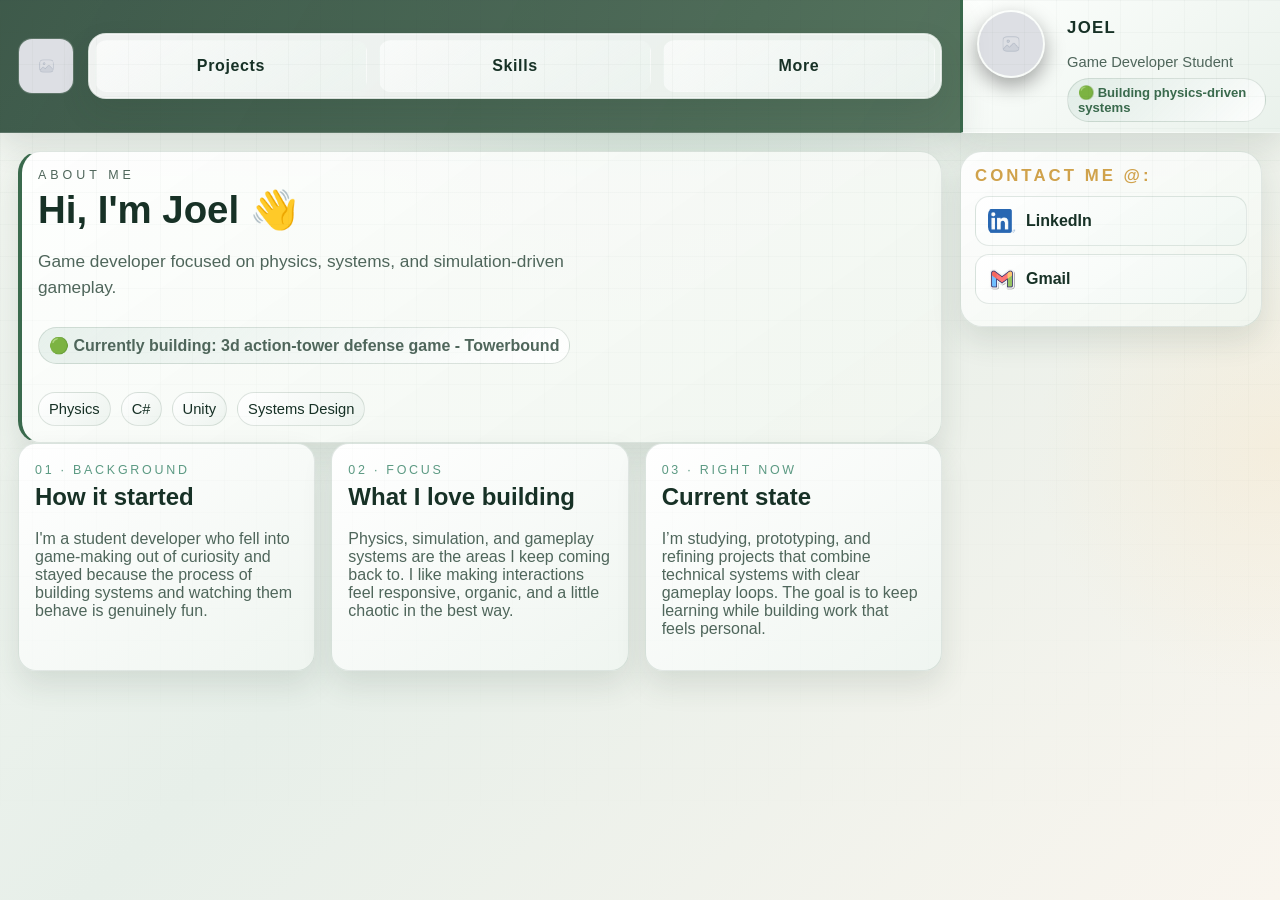
==== commit cabb9127: "yes" ====
--- a/aboutMe.html
+++ b/aboutMe.html
@@ -23,7 +23,7 @@
 
 <body class="subPage aboutMePage">
     <section class="Profile" aria-label="Profile summary">
-        <img src="./images/red.png" alt="Joel profile picture" class="pfp">
+        <img src="./images/img_placeholder.png" alt="Joel profile picture" class="pfp">
         <p class="name">Joel</p>
         <p class="about">Game Developer Student</p>
         <span class="profile-badge">🟢 Building physics-driven systems</span>
@@ -33,7 +33,7 @@
     <header>
         <section class="home">
             <a href="./index.html">
-                <img src="./images/red.png" alt="">
+                <img src="./images/img_placeholder.png" alt="" />
             </a>
         </section>
         <section class="HeaderTabsContainer">
@@ -82,7 +82,7 @@
             <article class="about-card">
                 <span class="step">01 · Background</span>
                 <h2>How it started</h2>
-                <p>I’m a student developer who fell into game-making out of curiosity and stayed because the process of building systems and watching them behave is genuinely fun.</p>
+                <p>I'm a student developer who fell into game-making out of curiosity and stayed because the process of building systems and watching them behave is genuinely fun.</p>
             </article>
 
             <article class="about-card">
@@ -104,7 +104,7 @@
             <h1>Contact Me @: </h1>
 
             <!-- <a href="https://discord.com" target="_blank" rel="noopener noreferrer">
-                <img src="/images/red.png" alt="Discord logo">
+                <img src="/images/img_placeholder.png" alt="Discord logo">
                 <p>Discord</p>
             </a> -->
 
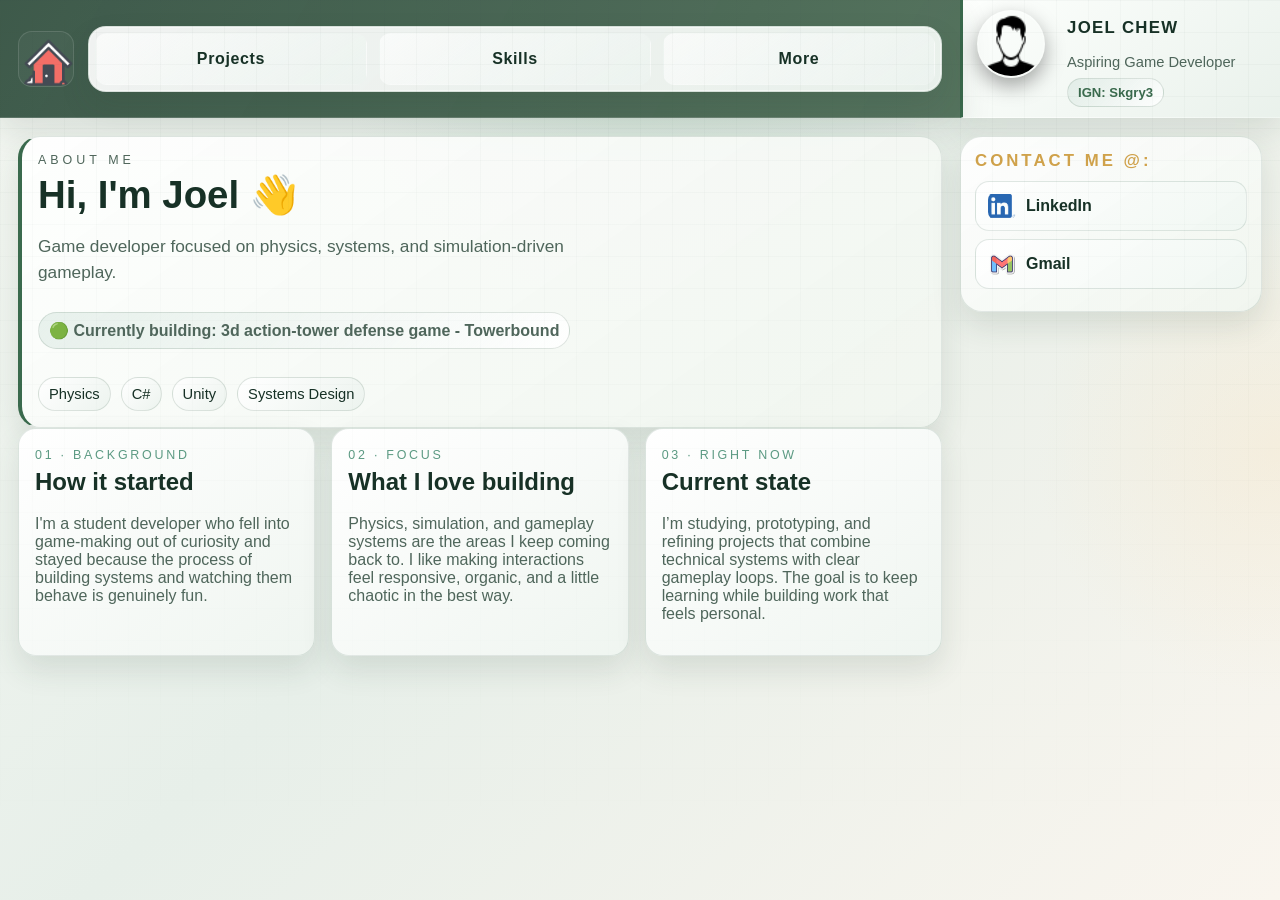
==== commit 212a4b3b: "yesyesyeysyesyeysyeysyeyses" ====
--- a/aboutMe.html
+++ b/aboutMe.html
@@ -23,17 +23,17 @@
 
 <body class="subPage aboutMePage">
     <section class="Profile" aria-label="Profile summary">
-        <img src="./images/img_placeholder.png" alt="Joel profile picture" class="pfp">
-        <p class="name">Joel</p>
-        <p class="about">Game Developer Student</p>
-        <span class="profile-badge">🟢 Building physics-driven systems</span>
+        <img src="./images/icons8-person-48.png" alt="Joel profile picture" class="pfp">
+        <p class="name">Joel Chew</p>
+        <p class="about">Aspiring Game Developer</p>
+        <span class="profile-badge">IGN: Skgry3</span>
     </section>
 
     <!-- Header -->
     <header>
         <section class="home">
             <a href="./index.html">
-                <img src="./images/img_placeholder.png" alt="" />
+                <img src="./images/icons8-home-128.png" alt="" />
             </a>
         </section>
         <section class="HeaderTabsContainer">
--- a/css/style.css
+++ b/css/style.css
@@ -12,9 +12,14 @@
     --shadow: 0 14px 30px rgba(39, 62, 50, 0.12);
 }
 
-* { box-sizing: border-box; }
-
-html, body { min-height: 100%; }
+* {
+    box-sizing: border-box;
+}
+
+html,
+body {
+    min-height: 100%;
+}
 
 body {
     margin: 0;
@@ -41,7 +46,7 @@
         linear-gradient(rgba(68, 95, 79, 0.04) 1px, transparent 1px),
         linear-gradient(90deg, rgba(68, 95, 79, 0.04) 1px, transparent 1px);
     background-size: 32px 32px;
-    mask-image: linear-gradient(to bottom, rgba(0,0,0,0.85), transparent 95%);
+    mask-image: linear-gradient(to bottom, rgba(0, 0, 0, 0.85), transparent 95%);
     pointer-events: none;
 }
 
@@ -77,7 +82,10 @@
     transition: transform 0.2s ease, border-color 0.2s ease;
 }
 
-.Profile:hover { transform: translateY(-1px); border-color: var(--ember); }
+.Profile:hover {
+    transform: translateY(-1px);
+    border-color: var(--ember);
+}
 
 .Profile img {
     grid-area: img;
@@ -89,9 +97,25 @@
     box-shadow: 0 8px 20px rgba(0, 0, 0, 0.35);
 }
 
-.Profile p { margin: 0; padding: 0; }
-.Profile .name { grid-area: name; font-size: 1.05rem; font-weight: 700; letter-spacing: 0.08em; text-transform: uppercase; }
-.Profile .about { grid-area: about; color: var(--muted); font-size: 0.92rem; }
+.Profile p {
+    margin: 0;
+    padding: 0;
+}
+
+.Profile .name {
+    grid-area: name;
+    font-size: 1.05rem;
+    font-weight: 700;
+    letter-spacing: 0.08em;
+    text-transform: uppercase;
+}
+
+.Profile .about {
+    grid-area: about;
+    color: var(--muted);
+    font-size: 0.92rem;
+}
+
 .Profile .profile-badge {
     grid-column: 2;
     display: inline-flex;
@@ -99,18 +123,37 @@
     width: fit-content;
     padding: 6px 10px;
     border-radius: 999px;
-    background: linear-gradient(135deg, rgba(92, 154, 131, 0.12), rgba(255,255,255,0.9));
+    background: linear-gradient(135deg, rgba(92, 154, 131, 0.12), rgba(255, 255, 255, 0.9));
     border: 1px solid rgba(78, 112, 92, 0.18);
     color: var(--forest);
     font-size: 0.82rem;
     font-weight: 600;
 }
 
-.home { width: 56px; aspect-ratio: 1 / 1; border-radius: 14px; overflow: hidden; border: 1px solid rgba(255,255,255,0.12); background: rgba(255,255,255,0.04); margin-right: 14px; flex-shrink: 0; }
-.home img { width: 100%; height: 100%; object-fit: cover; }
-
-.HeaderTabsContainer { flex: 1; display: flex; align-items: center; }
-.HeaderTabsContainer > ul {
+.home {
+    width: 56px;
+    aspect-ratio: 1 / 1;
+    border-radius: 14px;
+    overflow: hidden;
+    border: 1px solid rgba(255, 255, 255, 0.12);
+    background: rgba(255, 255, 255, 0.04);
+    margin-right: 14px;
+    flex-shrink: 0;
+}
+
+.home img {
+    width: 100%;
+    height: 100%;
+    object-fit: cover;
+}
+
+.HeaderTabsContainer {
+    flex: 1;
+    display: flex;
+    align-items: center;
+}
+
+.HeaderTabsContainer>ul {
     flex: 1;
     display: flex;
     align-items: center;
@@ -121,7 +164,7 @@
     border-radius: 18px;
     background: linear-gradient(135deg, rgba(255, 255, 255, 0.92), rgba(236, 243, 238, 0.98));
     border: 1px solid rgba(78, 112, 92, 0.14);
-    box-shadow: inset 0 0 0 1px rgba(255,255,255,0.4), var(--shadow);
+    box-shadow: inset 0 0 0 1px rgba(255, 255, 255, 0.4), var(--shadow);
 }
 
 .HeaderTab {
@@ -136,7 +179,7 @@
     font-weight: 600;
     letter-spacing: 0.04em;
     border: 1px solid transparent;
-    background: linear-gradient(145deg, rgba(255,255,255,0.65), rgba(236, 243, 239, 0.95));
+    background: linear-gradient(145deg, rgba(255, 255, 255, 0.65), rgba(236, 243, 239, 0.95));
     transition: transform 0.2s ease, border-color 0.2s ease, background 0.2s ease;
 }
 
@@ -148,11 +191,15 @@
     box-shadow: 0 10px 20px rgba(58, 90, 72, 0.12);
 }
 
-.HeaderTab li { list-style: none; }
+.HeaderTab li {
+    list-style: none;
+}
+
 .HeaderTab p {
     position: relative;
     display: inline-block;
 }
+
 .HeaderTab p::after {
     content: "";
     position: absolute;
@@ -164,6 +211,7 @@
     background: linear-gradient(90deg, var(--forest), var(--gold));
     transition: width 0.2s ease;
 }
+
 .HeaderTab:hover p::after,
 .HeaderTab.active-tab p::after {
     width: 100%;
@@ -215,7 +263,7 @@
 .about-card h1,
 .projectSummery h2,
 .summary-title,
-.featuredProjectsContainer > h1 {
+.featuredProjectsContainer>h1 {
     margin: 0 0 10px;
     color: var(--text);
     text-shadow: none;
@@ -244,7 +292,7 @@
     margin-top: 8px;
     padding: 8px 10px;
     border-radius: 999px;
-    background: linear-gradient(135deg, rgba(92, 154, 131, 0.12), rgba(255,255,255,0.92));
+    background: linear-gradient(135deg, rgba(92, 154, 131, 0.12), rgba(255, 255, 255, 0.92));
     border: 1px solid rgba(78, 112, 92, 0.18);
     color: var(--text);
     font-weight: 600;
@@ -268,7 +316,7 @@
     padding: 8px 10px;
     border-radius: 999px;
     border: 1px solid rgba(78, 112, 92, 0.18);
-    background: linear-gradient(135deg, rgba(255,255,255,0.96), rgba(236, 243, 238, 0.96));
+    background: linear-gradient(135deg, rgba(255, 255, 255, 0.96), rgba(236, 243, 238, 0.96));
     color: var(--text);
     font-size: 0.92rem;
 }
@@ -280,7 +328,9 @@
     border-left: 4px solid var(--blade);
 }
 
-.featuredProjectsContainer > h1 { font-size: 1.4rem; }
+.featuredProjectsContainer>h1 {
+    font-size: 1.4rem;
+}
 
 .ScrollPanel {
     display: flex;
@@ -298,7 +348,10 @@
     scrollbar-color: rgba(78, 112, 92, 0.35) transparent;
 }
 
-.ScrollPanel::-webkit-scrollbar { width: 8px; }
+.ScrollPanel::-webkit-scrollbar {
+    width: 8px;
+}
+
 .ScrollPanel::-webkit-scrollbar-thumb {
     background: linear-gradient(180deg, rgba(78, 112, 92, 0.45), rgba(92, 154, 131, 0.35));
     border-radius: 999px;
@@ -330,15 +383,15 @@
     box-shadow: 0 18px 30px rgba(39, 62, 50, 0.14);
 }
 
-.featuredProjects > video,
-.featuredProjects > img {
+.featuredProjects>video,
+.featuredProjects>img {
     grid-area: img;
     width: 100%;
     height: 100%;
     min-height: 240px;
     object-fit: cover;
     border-radius: 16px;
-    border: 1px solid rgba(255,255,255,0.08);
+    border: 1px solid rgba(255, 255, 255, 0.08);
 }
 
 .featuredProjects h1 {
@@ -348,7 +401,7 @@
     color: var(--text);
 }
 
-.featuredProjects > p {
+.featuredProjects>p {
     grid-area: text;
     margin: 0;
     color: var(--muted);
@@ -383,15 +436,28 @@
     padding: 10px 12px;
     border-radius: 14px;
     border: 1px solid rgba(78, 112, 92, 0.16);
-    background: linear-gradient(145deg, rgba(255,255,255,0.97), rgba(240, 247, 242, 0.98));
+    background: linear-gradient(145deg, rgba(255, 255, 255, 0.97), rgba(240, 247, 242, 0.98));
     color: var(--text);
     text-decoration: none;
     transition: transform 0.2s ease, border-color 0.2s ease;
 }
 
-.contactMe a:hover { transform: translateX(2px); border-color: rgba(58, 109, 87, 0.45); }
-.contactMe a img { width: 28px; height: 28px; object-fit: contain; border-radius: 8px; }
-.contactMe a p { margin: 0; font-weight: 600; }
+.contactMe a:hover {
+    transform: translateX(2px);
+    border-color: rgba(58, 109, 87, 0.45);
+}
+
+.contactMe a img {
+    width: 28px;
+    height: 28px;
+    object-fit: contain;
+    border-radius: 8px;
+}
+
+.contactMe a p {
+    margin: 0;
+    font-weight: 600;
+}
 
 .projectSelection {
     display: grid;
@@ -400,7 +466,9 @@
     align-items: start;
 }
 
-.sidebar { display: none; }
+.sidebar {
+    display: none;
+}
 
 .hero-card {
     grid-column: 1 / -1;
@@ -423,11 +491,37 @@
     padding: 16px;
     border-left: 4px solid var(--blade);
 }
-.summary-content { display: flex; flex-direction: column; gap: 12px; animation: fadeIn 0.25s ease; }
-.summary-image { width: 100%; max-height: 240px; object-fit: cover; border-radius: 16px; border: 1px solid rgba(78, 112, 92, 0.16); }
-.summary-title { font-size: 1.5rem; color: var(--forest); }
-.summary-divider { border: 0; height: 1px; background: linear-gradient(90deg, transparent, rgba(78, 112, 92, 0.25), transparent); }
-.active-project { border-color: var(--forest) !important; background: linear-gradient(145deg, rgba(255, 255, 255, 0.98), rgba(238, 245, 240, 0.98)) !important; }
+
+.summary-content {
+    display: flex;
+    flex-direction: column;
+    gap: 12px;
+    animation: fadeIn 0.25s ease;
+}
+
+.summary-image {
+    width: 100%;
+    max-height: 240px;
+    object-fit: cover;
+    border-radius: 16px;
+    border: 1px solid rgba(78, 112, 92, 0.16);
+}
+
+.summary-title {
+    font-size: 1.5rem;
+    color: var(--forest);
+}
+
+.summary-divider {
+    border: 0;
+    height: 1px;
+    background: linear-gradient(90deg, transparent, rgba(78, 112, 92, 0.25), transparent);
+}
+
+.active-project {
+    border-color: var(--forest) !important;
+    background: linear-gradient(145deg, rgba(255, 255, 255, 0.98), rgba(238, 245, 240, 0.98)) !important;
+}
 
 .projectPanel {
     display: flex;
@@ -455,14 +549,30 @@
     min-height: 186px;
     padding: 8px;
     border-radius: 18px;
-    border: 1px solid rgba(255,255,255,0.1);
+    border: 1px solid rgba(255, 255, 255, 0.1);
     background: linear-gradient(145deg, rgba(255, 255, 255, 0.98), rgba(240, 247, 242, 0.98));
     transition: transform 0.18s ease, border-color 0.18s ease, box-shadow 0.18s ease;
 }
 
-.project img { width: 100%; height: 104px; object-fit: cover; border-radius: 12px; border: 1px solid rgba(255,255,255,0.08); }
-.project h1 { margin: 0; font-size: 0.98rem; color: var(--text); }
-.project:hover { transform: translateY(-2px); border-color: rgba(92, 154, 131, 0.45); box-shadow: 0 16px 30px rgba(39, 62, 50, 0.12); }
+.project img {
+    width: 100%;
+    height: 104px;
+    object-fit: cover;
+    border-radius: 12px;
+    border: 1px solid rgba(255, 255, 255, 0.08);
+}
+
+.project h1 {
+    margin: 0;
+    font-size: 0.98rem;
+    color: var(--text);
+}
+
+.project:hover {
+    transform: translateY(-2px);
+    border-color: rgba(92, 154, 131, 0.45);
+    box-shadow: 0 16px 30px rgba(39, 62, 50, 0.12);
+}
 
 .about-grid,
 .skill-grid {
@@ -491,7 +601,10 @@
 }
 
 .about-card h2,
-.skill-card h2 { margin-top: 0; color: var(--text); }
+.skill-card h2 {
+    margin-top: 0;
+    color: var(--text);
+}
 
 .step {
     display: inline-block;
@@ -502,9 +615,15 @@
     color: var(--blade);
 }
 
-.about-card ul { margin: 0; padding-left: 18px; color: var(--muted); }
-
-.skill-card strong { color: var(--gold); }
+.about-card ul {
+    margin: 0;
+    padding-left: 18px;
+    color: var(--muted);
+}
+
+.skill-card strong {
+    color: var(--gold);
+}
 
 .body.subPage.projectPage main {
     max-width: 1180px;
@@ -558,7 +677,7 @@
     line-height: 1.5;
 }
 
-.gameplayVidContainer > div {
+.gameplayVidContainer>div {
     display: grid;
     grid-template-columns: 1.15fr 0.85fr;
     gap: 18px;
@@ -618,6 +737,16 @@
     border: 1px solid rgba(255, 255, 255, 0.12);
 }
 
+.coreFeatures .card video {
+    width: 100%;
+    min-width: 0;
+    height: 100%;
+    min-height: 180px;
+    border-radius: 18px;
+    object-fit: cover;
+    border: 1px solid rgba(255, 255, 255, 0.12);
+}
+
 .coreFeatures .card article {
     width: 100%;
     color: var(--muted);
@@ -631,7 +760,7 @@
     font-size: 1.25rem;
 }
 
-.coreFeatures > article {
+.coreFeatures>article {
     padding: 16px;
     border-radius: 24px;
     background: linear-gradient(145deg, rgba(255, 255, 255, 0.98), rgba(240, 247, 242, 0.98));
@@ -639,18 +768,18 @@
     box-shadow: var(--shadow);
 }
 
-.coreFeatures > article h2 {
+.coreFeatures>article h2 {
     margin-top: 0;
     color: var(--text);
     font-size: 1.35rem;
 }
 
-.coreFeatures > article p {
+.coreFeatures>article p {
     color: var(--muted);
     line-height: 1.55;
 }
 
-.coreFeatures > section {
+.coreFeatures>section {
     padding: 14px;
     border-radius: 24px;
     background: linear-gradient(145deg, rgba(255, 255, 255, 0.98), rgba(239, 245, 240, 0.98));
@@ -658,7 +787,7 @@
     box-shadow: var(--shadow);
 }
 
-.coreFeatures > section > h1 {
+.coreFeatures>section>h1 {
     margin: 0 0 12px;
     color: var(--text);
     font-size: 1.15rem;
@@ -666,13 +795,13 @@
     letter-spacing: 0.18em;
 }
 
-.coreFeatures > section > div {
+.coreFeatures>section>div {
     display: grid;
     grid-template-columns: repeat(auto-fit, minmax(180px, 1fr));
     gap: 12px;
 }
 
-.coreFeatures > section .card {
+.coreFeatures>section .card {
     display: flex;
     justify-content: center;
     align-items: center;
@@ -682,10 +811,63 @@
     background: linear-gradient(145deg, rgba(255, 255, 255, 0.98), rgba(236, 243, 239, 0.98));
 }
 
-.coreFeatures > section .card p {
+.coreFeatures>section .card p {
     margin: 0;
     color: var(--text);
     font-weight: 600;
+}
+
+.tech-card {
+    flex-direction: column;
+    align-items: flex-start;
+    cursor: pointer;
+    gap: 0;
+    min-height: 88px;
+    text-align: left;
+    transition: min-height 0.25s ease, border-color 0.2s ease;
+}
+
+.tech-card>p {
+    width: 100%;
+    display: flex;
+    justify-content: space-between;
+    align-items: center;
+}
+
+.tech-card>p::after {
+    content: "+";
+    font-size: 1rem;
+    color: var(--blade);
+    transition: transform 0.25s ease;
+}
+
+.tech-card.is-open>p::after {
+    transform: rotate(45deg);
+}
+
+.tech-detail {
+    display: grid;
+    grid-template-rows: 0fr;
+    transition: grid-template-rows 0.28s ease;
+    width: 100%;
+}
+
+.tech-detail>p {
+    overflow: hidden;
+    margin: 0;
+    color: var(--muted);
+    font-weight: 400;
+    font-size: 0.92rem;
+    line-height: 1.55;
+    text-align: left;
+}
+
+.tech-card.is-open .tech-detail {
+    grid-template-rows: 1fr;
+}
+
+.tech-card.is-open .tech-detail>p {
+    margin-top: 10px;
 }
 
 .download-card {
@@ -731,14 +913,42 @@
     transition: transform 0.18s ease, box-shadow 0.18s ease;
 }
 
-.button:hover { transform: translateY(-1px); box-shadow: 0 14px 24px rgba(176, 146, 88, 0.22); }
-.button:active { transform: translateY(1px); box-shadow: 0 8px 14px rgba(176, 146, 88, 0.18); }
-
-@keyframes fadeIn { from { opacity: 0; transform: translateY(4px); } to { opacity: 1; transform: translateY(0); } }
+.button:hover {
+    transform: translateY(-1px);
+    box-shadow: 0 14px 24px rgba(176, 146, 88, 0.22);
+}
+
+.button:active {
+    transform: translateY(1px);
+    box-shadow: 0 8px 14px rgba(176, 146, 88, 0.18);
+}
+
+@keyframes fadeIn {
+    from {
+        opacity: 0;
+        transform: translateY(4px);
+    }
+
+    to {
+        opacity: 1;
+        transform: translateY(0);
+    }
+}
 
 @media (max-width: 1100px) {
-    body { grid-template-columns: 1fr; grid-template-areas: "header" "profile" "main" "side"; }
-    aside { padding: 0 18px 24px; }
+    body {
+        grid-template-columns: 1fr;
+        grid-template-areas: "header" "profile" "main" "side";
+    }
+
+    aside {
+        padding: 0 18px 24px;
+    }
+
+    .skill-grid {
+        grid-template-columns: repeat(2, minmax(0, 1fr));
+        gap: 14px;
+    }
 }
 
 @media (max-width: 1100px) {
@@ -773,9 +983,42 @@
 }
 
 @media (max-width: 860px) {
-    .featuredProjects { grid-template-columns: 1fr; grid-template-areas: "img" "title" "text" "link"; }
-    .featuredProjects > video,
-    .featuredProjects > img { min-height: 180px; }
+    .skill-grid {
+        grid-template-columns: 1fr;
+        gap: 12px;
+    }
+
+    .skill-card {
+        padding: 14px;
+    }
+
+    .featuredProjects {
+        grid-template-columns: 1fr;
+        grid-template-rows: auto auto auto auto;
+        grid-template-areas: "img" "title" "text" "link";
+        gap: 10px;
+        min-height: auto;
+        align-items: start;
+    }
+
+    .featuredProjects>video,
+    .featuredProjects>img {
+        min-height: 180px;
+        height: 220px;
+        max-height: 260px;
+    }
+
+    .featuredProjects h1 {
+        font-size: 1.05rem;
+    }
+
+    .featuredProjects>p {
+        line-height: 1.45;
+    }
+
+    .featuredProjects a {
+        justify-self: start;
+    }
 
     .projectContainer {
         grid-template-columns: 1fr 1fr;
@@ -791,6 +1034,17 @@
 }
 
 @media (max-width: 560px) {
+    .featuredProjects {
+        padding: 10px;
+    }
+
+    .featuredProjects>video,
+    .featuredProjects>img {
+        min-height: 150px;
+        height: 180px;
+        max-height: 200px;
+    }
+
     .projectDropdownToggle {
         display: flex;
         align-items: center;
@@ -836,10 +1090,56 @@
 }
 
 @media (max-width: 640px) {
-    header { flex-direction: column; align-items: stretch; gap: 10px; }
-    .HeaderTabsContainer > ul { flex-wrap: wrap; }
-    .Profile { grid-template-columns: 62px 1fr; }
-    .Profile img { width: 56px; height: 56px; }
-    main, aside { padding-left: 10px; padding-right: 10px; }
-    .hero-card { padding: 14px; }
+    .skill-grid {
+        grid-template-columns: 1fr;
+        gap: 10px;
+    }
+
+    .skill-card {
+        border-radius: 14px;
+        border-left-width: 3px;
+    }
+
+    .hero-card {
+        padding: 14px;
+    }
+
+    .hero-card h1 {
+        font-size: 1.45rem;
+        line-height: 1.2;
+    }
+
+    .hero-card p {
+        font-size: 0.95rem;
+        line-height: 1.45;
+    }
+
+    header {
+        flex-direction: column;
+        align-items: stretch;
+        gap: 10px;
+    }
+
+    .HeaderTabsContainer>ul {
+        flex-wrap: wrap;
+    }
+
+    .Profile {
+        grid-template-columns: 62px 1fr;
+    }
+
+    .Profile img {
+        width: 56px;
+        height: 56px;
+    }
+
+    main,
+    aside {
+        padding-left: 10px;
+        padding-right: 10px;
+    }
+
+    .hero-card {
+        padding: 14px;
+    }
 }
